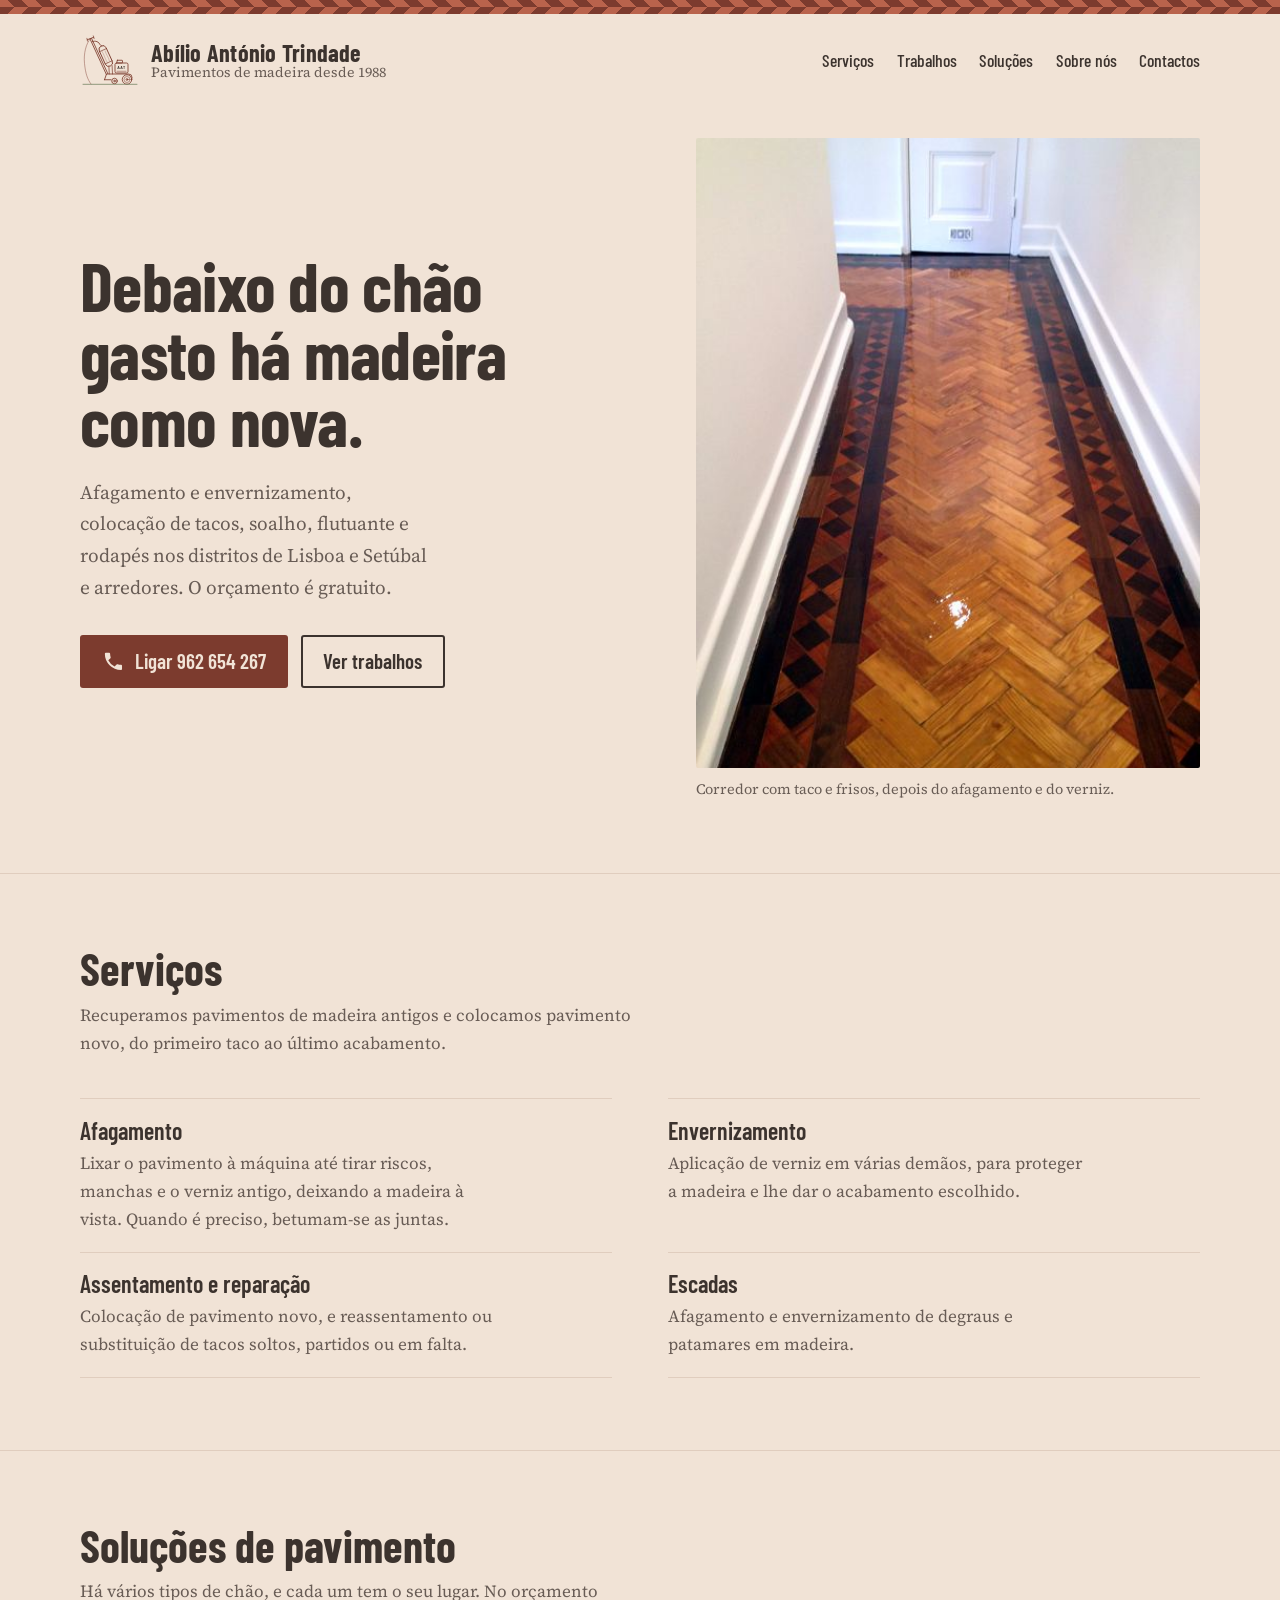
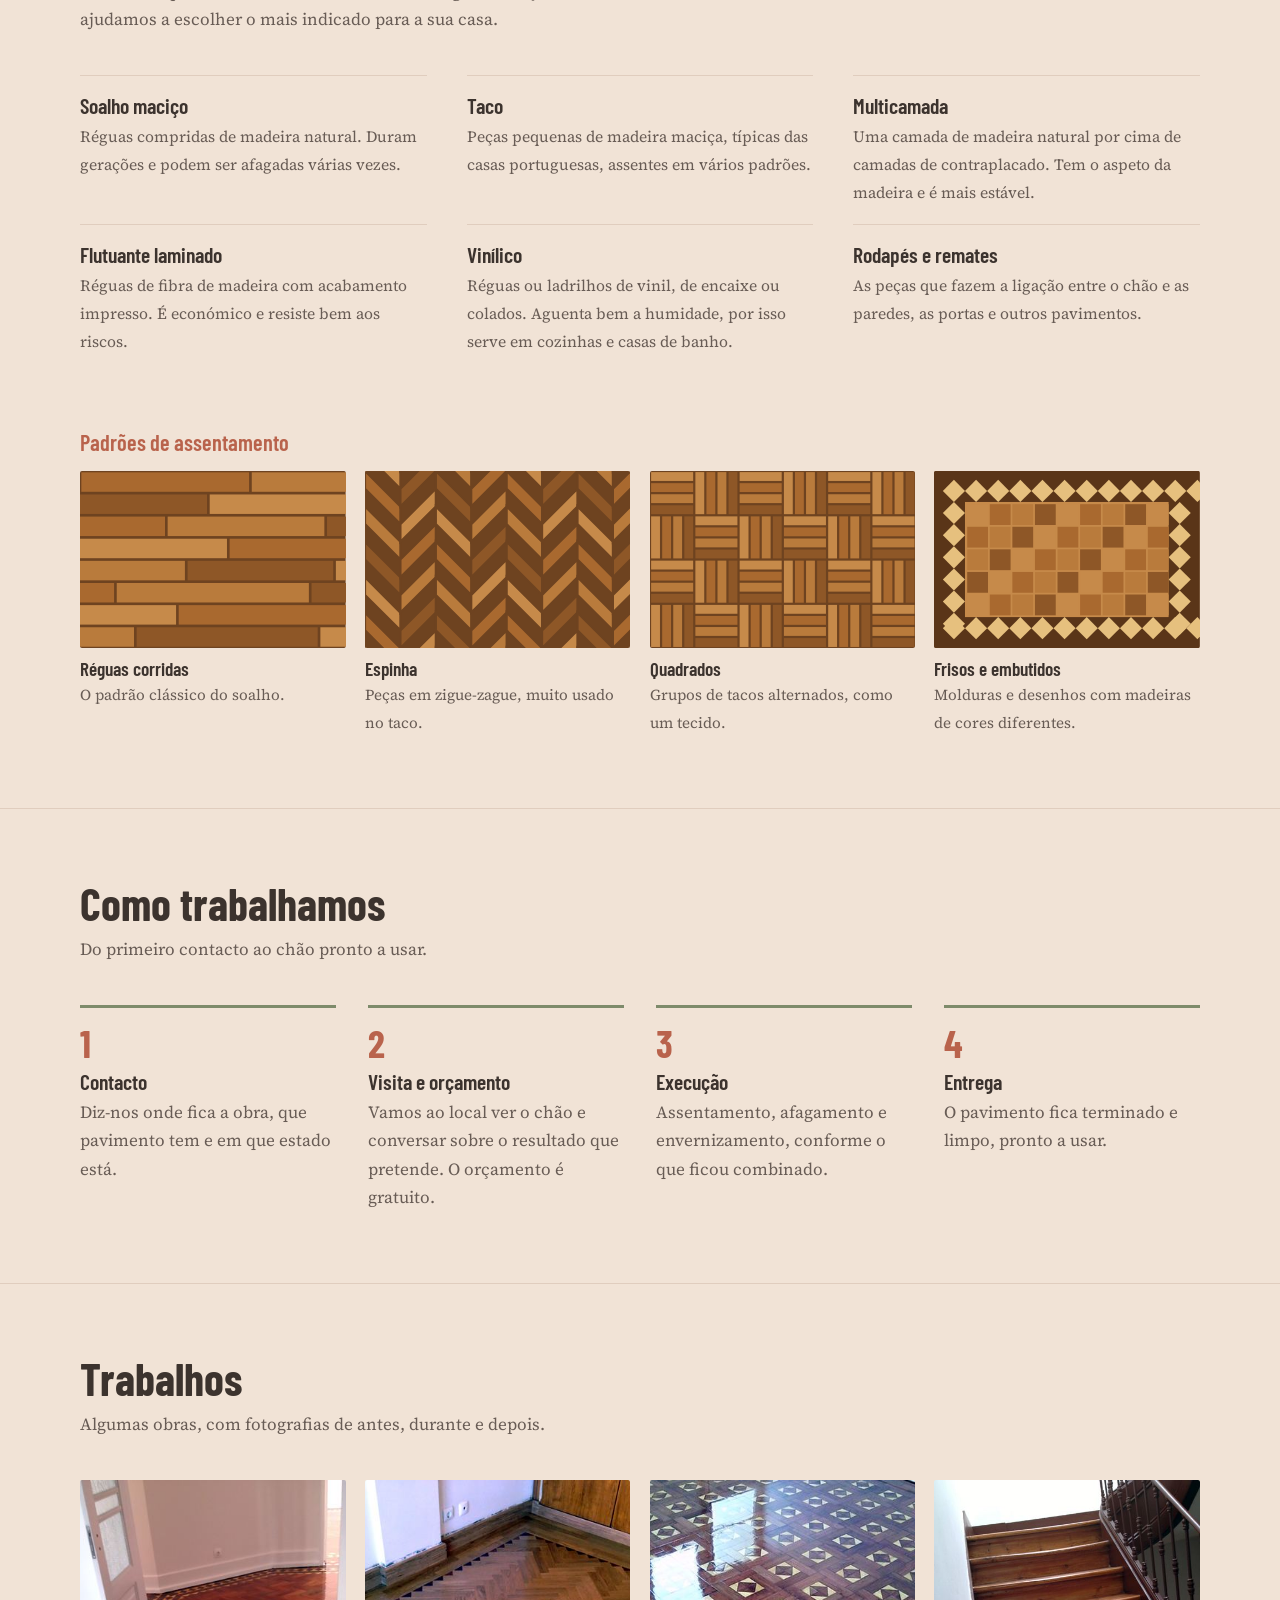
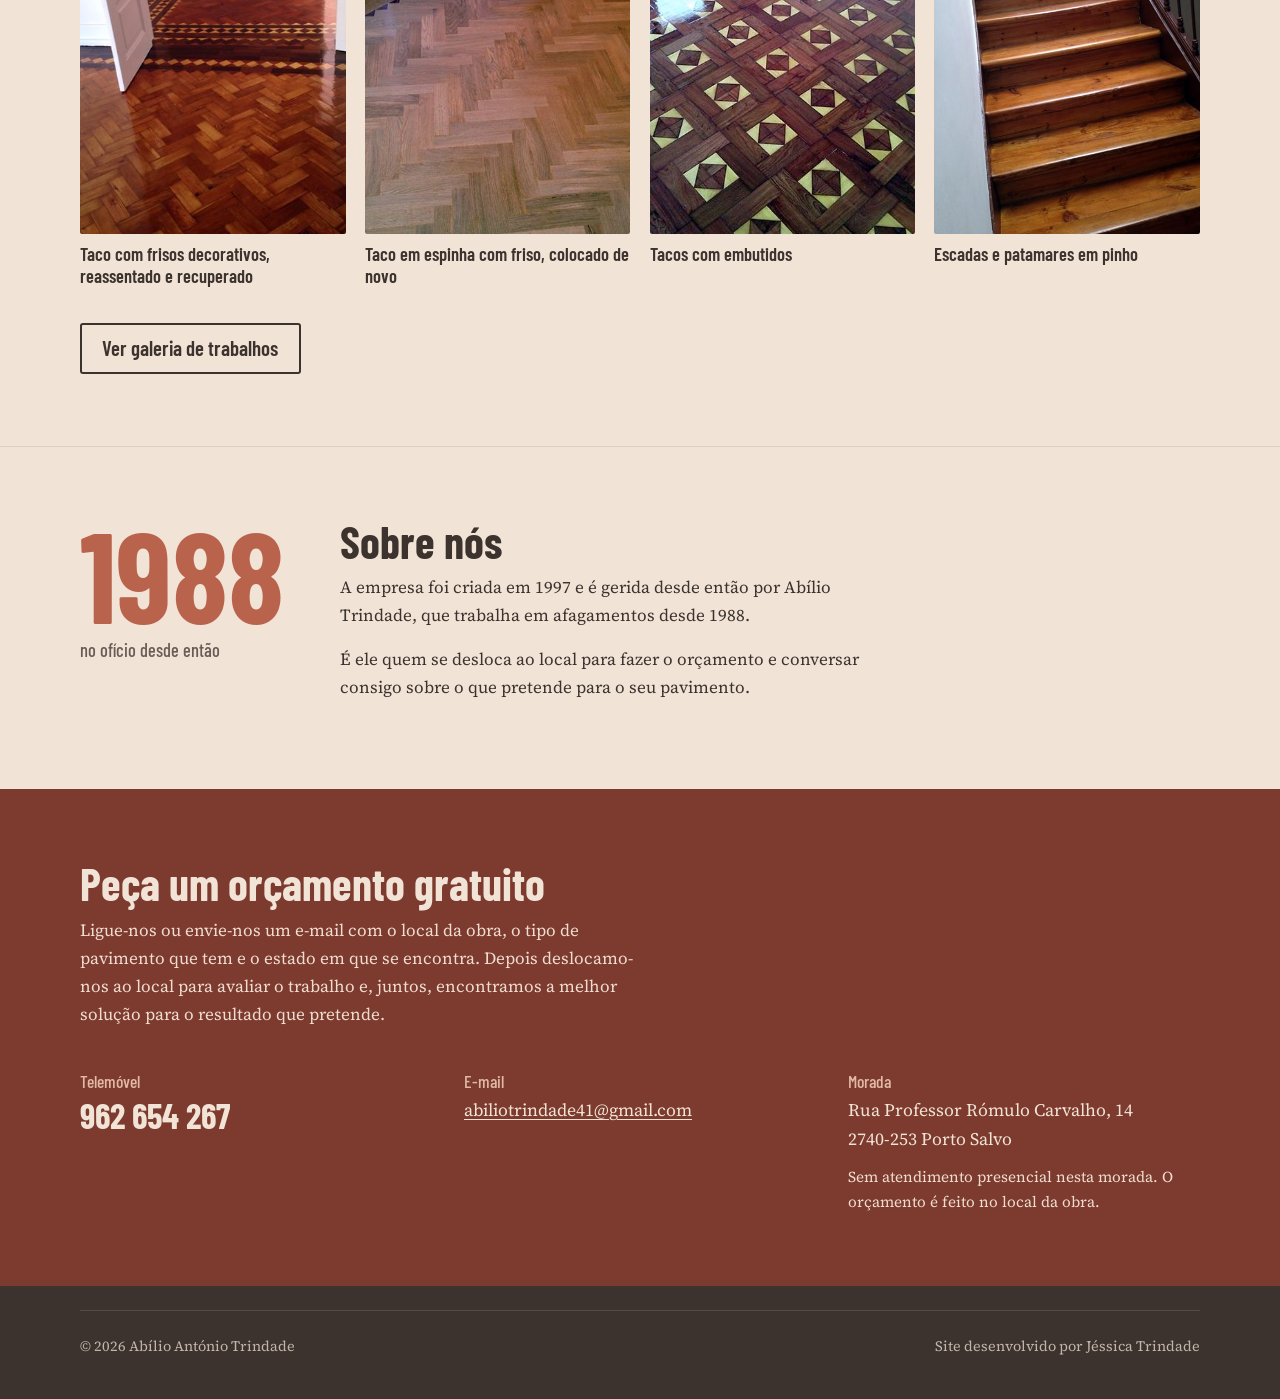
==== index.html @ c528331f "Add files via upload" ====
<!DOCTYPE html>
<html lang="pt-PT">
<head>
<meta charset="utf-8">
<meta name="viewport" content="width=device-width, initial-scale=1">
<title>Abílio António Trindade · Afagamentos e pavimentos de madeira em Porto Salvo</title>
<meta name="description" content="Afagamento e envernizamento, colocação de tacos, soalho, flutuante e rodapés nos distritos de Lisboa e Setúbal. No ofício desde 1988. Orçamento gratuito: 962 654 267.">
<link rel="preconnect" href="https://fonts.googleapis.com">
<link rel="preconnect" href="https://fonts.gstatic.com" crossorigin>
<link href="https://fonts.googleapis.com/css2?family=Barlow+Condensed:wght@500;600;700&family=Source+Serif+4:opsz,wght@8..60,400;8..60,600&display=swap" rel="stylesheet">
<link rel="icon" href="img/logotipo.svg" type="image/svg+xml">
<link rel="stylesheet" href="estilo.css">
<script type="application/ld+json">
{
  "@context": "https://schema.org",
  "@type": "HomeAndConstructionBusiness",
  "name": "Abílio António Trindade",
  "description": "Afagamento e envernizamento, colocação de tacos, soalho, flutuante e rodapés.",
  "telephone": "+351962654267",
  "email": "abiliotrindade41@gmail.com",
  "foundingDate": "1997",
  "address": { "@type": "PostalAddress", "postalCode": "2740-253", "addressLocality": "Porto Salvo", "addressCountry": "PT" },
  "areaServed": ["Distrito de Lisboa", "Distrito de Setúbal"]
}
</script>
<style>
  .abertura { display: grid; grid-template-columns: 1fr 0.9fr; gap: 3.5rem; align-items: center; padding-block: 2rem 4.5rem; }
  .abertura .lead { font-size: 1.2rem; max-width: 36ch; margin: 0 0 2rem; color: var(--cinza); }
  .acoes { display: flex; flex-wrap: wrap; gap: 0.8rem; }
  .foto-abertura img { width: 100%; aspect-ratio: 4 / 5; object-fit: cover; border-radius: 2px; }
  .foto-abertura figcaption { font-size: 0.9rem; color: var(--cinza); margin-top: 0.6rem; }
  .foto-abertura { margin: 0; }
  @media (max-width: 860px) {
    .abertura { grid-template-columns: 1fr; gap: 2rem; padding-top: 0.5rem; }
    .foto-abertura img { aspect-ratio: 4 / 3; }
  }

  .grupos { display: grid; grid-template-columns: 1fr 1fr; gap: 3.5rem; }
  .grupos h3 { font: 600 1.25rem var(--cond); color: var(--madeira); margin: 0 0 0.4rem; }
  .servicos { margin: 0; }
  .servicos.duas { display: grid; grid-template-columns: 1fr 1fr; column-gap: 3.5rem; }
  .servicos.duas div:nth-child(2) { border-top: 1px solid var(--linha); }
  @media (max-width: 760px) { .servicos.duas { grid-template-columns: 1fr; } .servicos.duas div:nth-child(2) { border-top: 0; } }
  .servicos div { padding: 1.15rem 0; border-bottom: 1px solid var(--linha); }
  .servicos div:first-child { border-top: 1px solid var(--linha); }
  .servicos dt { font: 600 1.5rem/1.1 var(--cond); margin-bottom: 0.3rem; }
  .servicos dd { margin: 0; color: var(--cinza); max-width: 46ch; }
  .gratis { margin-top: 2.5rem; font: 600 1.35rem var(--cond); }
  @media (max-width: 760px) { .grupos { grid-template-columns: 1fr; gap: 2.5rem; } }

  .cartoes { display: grid; grid-template-columns: repeat(4, 1fr); gap: 1.2rem; margin-bottom: 2.2rem; }
  .cartao { color: var(--tinta); text-decoration: none; font: 600 1.15rem/1.2 var(--cond); }
  .cartao img { width: 100%; aspect-ratio: 3 / 4; object-fit: cover; border-radius: 2px; margin-bottom: 0.6rem; }
  .cartao:hover span { text-decoration: underline; text-decoration-color: var(--madeira); }
  @media (max-width: 860px) { .cartoes { grid-template-columns: repeat(2, 1fr); } }

  .sobre { display: grid; grid-template-columns: auto 1fr; gap: 3.5rem; align-items: start; }
  .ano { font: 700 clamp(4.5rem, 11vw, 8rem)/0.85 var(--cond); color: var(--madeira); margin: 0; }
  .ano small { display: block; font: 500 1.15rem/1.3 var(--cond); color: var(--cinza); margin-top: 0.7rem; }
  .sobre p { max-width: 58ch; margin: 0 0 1rem; }
  @media (max-width: 760px) { .sobre { grid-template-columns: 1fr; gap: 1.5rem; } }

  .contactos { background: var(--azul); color: var(--parede); border-top: 0; }
  .contactos h2 { color: var(--parede); }
  .contactos .intro { color: #F0DCD0; }
  .contactos a { color: var(--parede); }
  .linhas { display: grid; grid-template-columns: repeat(3, 1fr); gap: 2rem; }
  .linhas h3 { font: 500 1.1rem var(--cond); color: #E2B9A6; margin: 0 0 0.3rem; }
  .linhas p { margin: 0; font-size: 1.1rem; }
  .linhas .tel { font: 700 2.2rem/1.1 var(--cond); text-decoration: none; }
  .linhas .tel:hover { text-decoration: underline; }
  .linhas .nota { font-size: 0.95rem; color: #F0DCD0; margin-top: 0.6rem; }
  @media (max-width: 860px) { .linhas { grid-template-columns: 1fr; } }
  .solucoes { display: grid; grid-template-columns: repeat(3, 1fr); gap: 0 2.5rem; margin: 0 0 3.5rem; padding: 0; list-style: none; }
  .solucoes li { padding: 1.1rem 0; border-top: 1px solid var(--linha); }
  .solucoes b { display: block; font: 600 1.35rem/1.15 var(--cond); margin-bottom: 0.25rem; }
  .solucoes span { color: var(--cinza); font-size: 0.98rem; }
  .padroes { display: grid; grid-template-columns: repeat(4, 1fr); gap: 1.2rem; margin: 0; padding: 0; list-style: none; }
  .padroes svg { display: block; width: 100%; aspect-ratio: 3 / 2; border-radius: 2px; }
  .padroes b { display: block; font: 600 1.2rem var(--cond); margin-top: 0.55rem; }
  .padroes span { color: var(--cinza); font-size: 0.95rem; }
  .sub { font: 600 1.4rem var(--cond); color: var(--madeira); margin: 0 0 1rem; }
  @media (max-width: 860px) { .solucoes { grid-template-columns: 1fr 1fr; } .padroes { grid-template-columns: 1fr 1fr; } }
  @media (max-width: 520px) { .solucoes { grid-template-columns: 1fr; } }

  .passos { list-style: none; margin: 0; padding: 0; display: grid; grid-template-columns: repeat(4, 1fr); gap: 2rem; counter-reset: p; }
  .passos li { counter-increment: p; border-top: 3px solid var(--ambar); padding-top: 1rem; }
  .passos li::before { content: counter(p); font: 700 2.4rem/1 var(--cond); color: var(--madeira); display: block; margin-bottom: 0.4rem; }
  .passos b { display: block; font: 600 1.35rem/1.15 var(--cond); margin-bottom: 0.3rem; }
  .passos span { color: var(--cinza); }
  @media (max-width: 860px) { .passos { grid-template-columns: 1fr 1fr; } }
  @media (max-width: 520px) { .passos { grid-template-columns: 1fr; } }
</style>
</head>
<body>

<div class="faixa" aria-hidden="true"></div>
<header class="wrap topo">
  <a class="marca" href="index.html">
    <img src="img/logotipo.svg" alt="" width="60" height="60">
    <span><strong>Abílio António Trindade</strong><span>Pavimentos de madeira desde 1988</span></span>
  </a>
  <nav aria-label="Páginas">
    <a href="index.html#servicos">Serviços</a>
    <a href="galeria.html">Trabalhos</a>
    <a href="index.html#solucoes">Soluções</a>
    <a href="index.html#sobre">Sobre nós</a>
    <a href="index.html#contactos">Contactos</a>
  </nav>
</header>

<main>
  <div class="wrap abertura">
    <div>
      <h1>Debaixo do chão gasto há madeira como nova.</h1>
      <p class="lead">Afagamento e envernizamento, colocação de tacos, soalho, flutuante e rodapés nos distritos de Lisboa e Setúbal e arredores. O orçamento é gratuito.</p>
      <div class="acoes">
        <a class="botao" href="tel:+351962654267"><svg viewBox="0 0 24 24" fill="currentColor" aria-hidden="true"><path d="M6.6 10.8a15.1 15.1 0 0 0 6.6 6.6l2.2-2.2c.3-.3.7-.4 1-.2 1.1.4 2.3.6 3.6.6.6 0 1 .4 1 1V20c0 .6-.4 1-1 1A17 17 0 0 1 3 4c0-.6.4-1 1-1h3.5c.6 0 1 .4 1 1 0 1.3.2 2.5.6 3.6.1.3 0 .7-.2 1l-2.3 2.2z"/></svg> Ligar 962 654 267</a>
        <a class="botao claro" href="galeria.html">Ver trabalhos</a>
      </div>
    </div>
    <figure class="foto-abertura">
      <img src="img/taco-frisos-depois-1.jpg" srcset="img/taco-frisos-depois-1-640.jpg 640w, img/taco-frisos-depois-1.jpg 1200w" sizes="(max-width: 860px) 100vw, 500px" width="1200" height="1600" alt="Corredor com taco em espinha e frisos de várias madeiras, acabado de envernizar.">
      <figcaption>Corredor com taco e frisos, depois do afagamento e do verniz.</figcaption>
    </figure>
  </div>

  <section id="servicos">
    <div class="wrap">
      <h2>Serviços</h2>
      <p class="intro">Recuperamos pavimentos de madeira antigos e colocamos pavimento novo, do primeiro taco ao último acabamento.</p>
      <div>
        <div>
          <dl class="servicos duas">
            <div><dt>Afagamento</dt><dd>Lixar o pavimento à máquina até tirar riscos, manchas e o verniz antigo, deixando a madeira à vista. Quando é preciso, betumam-se as juntas.</dd></div>
            <div><dt>Envernizamento</dt><dd>Aplicação de verniz em várias demãos, para proteger a madeira e lhe dar o acabamento escolhido.</dd></div>
            <div><dt>Assentamento e reparação</dt><dd>Colocação de pavimento novo, e reassentamento ou substituição de tacos soltos, partidos ou em falta.</dd></div>
            <div><dt>Escadas</dt><dd>Afagamento e envernizamento de degraus e patamares em madeira.</dd></div>
          </dl>
        </div>
      </div>
    </div>
  </section>


  <section id="solucoes">
    <div class="wrap">
      <h2>Soluções de pavimento</h2>
      <p class="intro">Há vários tipos de chão, e cada um tem o seu lugar. No orçamento ajudamos a escolher o mais indicado para a sua casa.</p>
      <ul class="solucoes">
        <li><b>Soalho maciço</b><span>Réguas compridas de madeira natural. Duram gerações e podem ser afagadas várias vezes.</span></li>
        <li><b>Taco</b><span>Peças pequenas de madeira maciça, típicas das casas portuguesas, assentes em vários padrões.</span></li>
        <li><b>Multicamada</b><span>Uma camada de madeira natural por cima de camadas de contraplacado. Tem o aspeto da madeira e é mais estável.</span></li>
        <li><b>Flutuante laminado</b><span>Réguas de fibra de madeira com acabamento impresso. É económico e resiste bem aos riscos.</span></li>
        <li><b>Vinílico</b><span>Réguas ou ladrilhos de vinil, de encaixe ou colados. Aguenta bem a humidade, por isso serve em cozinhas e casas de banho.</span></li>
        <li><b>Rodapés e remates</b><span>As peças que fazem a ligação entre o chão e as paredes, as portas e outros pavimentos.</span></li>
      </ul>
      <p class="sub">Padrões de assentamento</p>
      <ul class="padroes">
        <li><svg viewBox="0 0 120 80" aria-hidden="true" preserveAspectRatio="xMidYMid slice"><rect width="120" height="80" fill="#6E4320"/><rect x="-59.4" y="0.6" width="58.8" height="8.8" fill="#C68A4A"/><rect x="0.6" y="0.6" width="75.8" height="8.8" fill="#A9692F"/><rect x="77.6" y="0.6" width="62.8" height="8.8" fill="#B97B3C"/><rect x="-22.4" y="10.6" width="79.8" height="8.8" fill="#8E5727"/><rect x="58.6" y="10.6" width="66.8" height="8.8" fill="#C68A4A"/><rect x="-45.4" y="20.6" width="83.8" height="8.8" fill="#A9692F"/><rect x="39.6" y="20.6" width="70.8" height="8.8" fill="#B97B3C"/><rect x="111.6" y="20.6" width="87.8" height="8.8" fill="#8E5727"/><rect x="-8.4" y="30.6" width="74.8" height="8.8" fill="#C68A4A"/><rect x="67.6" y="30.6" width="61.8" height="8.8" fill="#A9692F"/><rect x="-31.4" y="40.6" width="78.8" height="8.8" fill="#B97B3C"/><rect x="48.6" y="40.6" width="65.8" height="8.8" fill="#8E5727"/><rect x="115.6" y="40.6" width="82.8" height="8.8" fill="#C68A4A"/><rect x="-54.4" y="50.6" width="69.8" height="8.8" fill="#A9692F"/><rect x="16.6" y="50.6" width="86.8" height="8.8" fill="#B97B3C"/><rect x="104.6" y="50.6" width="73.8" height="8.8" fill="#8E5727"/><rect x="-17.4" y="60.6" width="60.8" height="8.8" fill="#C68A4A"/><rect x="44.6" y="60.6" width="77.8" height="8.8" fill="#A9692F"/><rect x="-40.4" y="70.6" width="64.8" height="8.8" fill="#B97B3C"/><rect x="25.6" y="70.6" width="81.8" height="8.8" fill="#8E5727"/><rect x="108.6" y="70.6" width="68.8" height="8.8" fill="#C68A4A"/></svg><b>Réguas corridas</b><span>O padrão clássico do soalho.</span></li>
        <li><svg viewBox="0 0 120 80" aria-hidden="true" preserveAspectRatio="xMidYMid slice"><rect width="120" height="80" fill="#6E4320"/><polygon points="-16,-8 0,-24 0,-16 -16,0" fill="#C68A4A" stroke="#6E4320" stroke-width="1"/><polygon points="-16,8 0,-8 0,0 -16,16" fill="#A9692F" stroke="#6E4320" stroke-width="1"/><polygon points="-16,24 0,8 0,16 -16,32" fill="#B97B3C" stroke="#6E4320" stroke-width="1"/><polygon points="-16,40 0,24 0,32 -16,48" fill="#8E5727" stroke="#6E4320" stroke-width="1"/><polygon points="-16,56 0,40 0,48 -16,64" fill="#C68A4A" stroke="#6E4320" stroke-width="1"/><polygon points="-16,72 0,56 0,64 -16,80" fill="#A9692F" stroke="#6E4320" stroke-width="1"/><polygon points="-16,88 0,72 0,80 -16,96" fill="#B97B3C" stroke="#6E4320" stroke-width="1"/><polygon points="-16,104 0,88 0,96 -16,112" fill="#8E5727" stroke="#6E4320" stroke-width="1"/><polygon points="-16,120 0,104 0,112 -16,128" fill="#C68A4A" stroke="#6E4320" stroke-width="1"/><polygon points="-16,136 0,120 0,128 -16,144" fill="#A9692F" stroke="#6E4320" stroke-width="1"/><polygon points="-16,152 0,136 0,144 -16,160" fill="#B97B3C" stroke="#6E4320" stroke-width="1"/><polygon points="0,-32 16,-16 16,-8 0,-24" fill="#8E5727" stroke="#6E4320" stroke-width="1"/><polygon points="0,-16 16,0 16,8 0,-8" fill="#C68A4A" stroke="#6E4320" stroke-width="1"/><polygon points="0,0 16,16 16,24 0,8" fill="#A9692F" stroke="#6E4320" stroke-width="1"/><polygon points="0,16 16,32 16,40 0,24" fill="#B97B3C" stroke="#6E4320" stroke-width="1"/><polygon points="0,32 16,48 16,56 0,40" fill="#8E5727" stroke="#6E4320" stroke-width="1"/><polygon points="0,48 16,64 16,72 0,56" fill="#C68A4A" stroke="#6E4320" stroke-width="1"/><polygon points="0,64 16,80 16,88 0,72" fill="#A9692F" stroke="#6E4320" stroke-width="1"/><polygon points="0,80 16,96 16,104 0,88" fill="#B97B3C" stroke="#6E4320" stroke-width="1"/><polygon points="0,96 16,112 16,120 0,104" fill="#8E5727" stroke="#6E4320" stroke-width="1"/><polygon points="0,112 16,128 16,136 0,120" fill="#C68A4A" stroke="#6E4320" stroke-width="1"/><polygon points="0,128 16,144 16,152 0,136" fill="#A9692F" stroke="#6E4320" stroke-width="1"/><polygon points="16,-8 32,-24 32,-16 16,0" fill="#B97B3C" stroke="#6E4320" stroke-width="1"/><polygon points="16,8 32,-8 32,0 16,16" fill="#8E5727" stroke="#6E4320" stroke-width="1"/><polygon points="16,24 32,8 32,16 16,32" fill="#C68A4A" stroke="#6E4320" stroke-width="1"/><polygon points="16,40 32,24 32,32 16,48" fill="#A9692F" stroke="#6E4320" stroke-width="1"/><polygon points="16,56 32,40 32,48 16,64" fill="#B97B3C" stroke="#6E4320" stroke-width="1"/><polygon points="16,72 32,56 32,64 16,80" fill="#8E5727" stroke="#6E4320" stroke-width="1"/><polygon points="16,88 32,72 32,80 16,96" fill="#C68A4A" stroke="#6E4320" stroke-width="1"/><polygon points="16,104 32,88 32,96 16,112" fill="#A9692F" stroke="#6E4320" stroke-width="1"/><polygon points="16,120 32,104 32,112 16,128" fill="#B97B3C" stroke="#6E4320" stroke-width="1"/><polygon points="16,136 32,120 32,128 16,144" fill="#8E5727" stroke="#6E4320" stroke-width="1"/><polygon points="16,152 32,136 32,144 16,160" fill="#C68A4A" stroke="#6E4320" stroke-width="1"/><polygon points="32,-32 48,-16 48,-8 32,-24" fill="#A9692F" stroke="#6E4320" stroke-width="1"/><polygon points="32,-16 48,0 48,8 32,-8" fill="#B97B3C" stroke="#6E4320" stroke-width="1"/><polygon points="32,0 48,16 48,24 32,8" fill="#8E5727" stroke="#6E4320" stroke-width="1"/><polygon points="32,16 48,32 48,40 32,24" fill="#C68A4A" stroke="#6E4320" stroke-width="1"/><polygon points="32,32 48,48 48,56 32,40" fill="#A9692F" stroke="#6E4320" stroke-width="1"/><polygon points="32,48 48,64 48,72 32,56" fill="#B97B3C" stroke="#6E4320" stroke-width="1"/><polygon points="32,64 48,80 48,88 32,72" fill="#8E5727" stroke="#6E4320" stroke-width="1"/><polygon points="32,80 48,96 48,104 32,88" fill="#C68A4A" stroke="#6E4320" stroke-width="1"/><polygon points="32,96 48,112 48,120 32,104" fill="#A9692F" stroke="#6E4320" stroke-width="1"/><polygon points="32,112 48,128 48,136 32,120" fill="#B97B3C" stroke="#6E4320" stroke-width="1"/><polygon points="32,128 48,144 48,152 32,136" fill="#8E5727" stroke="#6E4320" stroke-width="1"/><polygon points="48,-8 64,-24 64,-16 48,0" fill="#C68A4A" stroke="#6E4320" stroke-width="1"/><polygon points="48,8 64,-8 64,0 48,16" fill="#A9692F" stroke="#6E4320" stroke-width="1"/><polygon points="48,24 64,8 64,16 48,32" fill="#B97B3C" stroke="#6E4320" stroke-width="1"/><polygon points="48,40 64,24 64,32 48,48" fill="#8E5727" stroke="#6E4320" stroke-width="1"/><polygon points="48,56 64,40 64,48 48,64" fill="#C68A4A" stroke="#6E4320" stroke-width="1"/><polygon points="48,72 64,56 64,64 48,80" fill="#A9692F" stroke="#6E4320" stroke-width="1"/><polygon points="48,88 64,72 64,80 48,96" fill="#B97B3C" stroke="#6E4320" stroke-width="1"/><polygon points="48,104 64,88 64,96 48,112" fill="#8E5727" stroke="#6E4320" stroke-width="1"/><polygon points="48,120 64,104 64,112 48,128" fill="#C68A4A" stroke="#6E4320" stroke-width="1"/><polygon points="48,136 64,120 64,128 48,144" fill="#A9692F" stroke="#6E4320" stroke-width="1"/><polygon points="48,152 64,136 64,144 48,160" fill="#B97B3C" stroke="#6E4320" stroke-width="1"/><polygon points="64,-32 80,-16 80,-8 64,-24" fill="#8E5727" stroke="#6E4320" stroke-width="1"/><polygon points="64,-16 80,0 80,8 64,-8" fill="#C68A4A" stroke="#6E4320" stroke-width="1"/><polygon points="64,0 80,16 80,24 64,8" fill="#A9692F" stroke="#6E4320" stroke-width="1"/><polygon points="64,16 80,32 80,40 64,24" fill="#B97B3C" stroke="#6E4320" stroke-width="1"/><polygon points="64,32 80,48 80,56 64,40" fill="#8E5727" stroke="#6E4320" stroke-width="1"/><polygon points="64,48 80,64 80,72 64,56" fill="#C68A4A" stroke="#6E4320" stroke-width="1"/><polygon points="64,64 80,80 80,88 64,72" fill="#A9692F" stroke="#6E4320" stroke-width="1"/><polygon points="64,80 80,96 80,104 64,88" fill="#B97B3C" stroke="#6E4320" stroke-width="1"/><polygon points="64,96 80,112 80,120 64,104" fill="#8E5727" stroke="#6E4320" stroke-width="1"/><polygon points="64,112 80,128 80,136 64,120" fill="#C68A4A" stroke="#6E4320" stroke-width="1"/><polygon points="64,128 80,144 80,152 64,136" fill="#A9692F" stroke="#6E4320" stroke-width="1"/><polygon points="80,-8 96,-24 96,-16 80,0" fill="#B97B3C" stroke="#6E4320" stroke-width="1"/><polygon points="80,8 96,-8 96,0 80,16" fill="#8E5727" stroke="#6E4320" stroke-width="1"/><polygon points="80,24 96,8 96,16 80,32" fill="#C68A4A" stroke="#6E4320" stroke-width="1"/><polygon points="80,40 96,24 96,32 80,48" fill="#A9692F" stroke="#6E4320" stroke-width="1"/><polygon points="80,56 96,40 96,48 80,64" fill="#B97B3C" stroke="#6E4320" stroke-width="1"/><polygon points="80,72 96,56 96,64 80,80" fill="#8E5727" stroke="#6E4320" stroke-width="1"/><polygon points="80,88 96,72 96,80 80,96" fill="#C68A4A" stroke="#6E4320" stroke-width="1"/><polygon points="80,104 96,88 96,96 80,112" fill="#A9692F" stroke="#6E4320" stroke-width="1"/><polygon points="80,120 96,104 96,112 80,128" fill="#B97B3C" stroke="#6E4320" stroke-width="1"/><polygon points="80,136 96,120 96,128 80,144" fill="#8E5727" stroke="#6E4320" stroke-width="1"/><polygon points="80,152 96,136 96,144 80,160" fill="#C68A4A" stroke="#6E4320" stroke-width="1"/><polygon points="96,-32 112,-16 112,-8 96,-24" fill="#A9692F" stroke="#6E4320" stroke-width="1"/><polygon points="96,-16 112,0 112,8 96,-8" fill="#B97B3C" stroke="#6E4320" stroke-width="1"/><polygon points="96,0 112,16 112,24 96,8" fill="#8E5727" stroke="#6E4320" stroke-width="1"/><polygon points="96,16 112,32 112,40 96,24" fill="#C68A4A" stroke="#6E4320" stroke-width="1"/><polygon points="96,32 112,48 112,56 96,40" fill="#A9692F" stroke="#6E4320" stroke-width="1"/><polygon points="96,48 112,64 112,72 96,56" fill="#B97B3C" stroke="#6E4320" stroke-width="1"/><polygon points="96,64 112,80 112,88 96,72" fill="#8E5727" stroke="#6E4320" stroke-width="1"/><polygon points="96,80 112,96 112,104 96,88" fill="#C68A4A" stroke="#6E4320" stroke-width="1"/><polygon points="96,96 112,112 112,120 96,104" fill="#A9692F" stroke="#6E4320" stroke-width="1"/><polygon points="96,112 112,128 112,136 96,120" fill="#B97B3C" stroke="#6E4320" stroke-width="1"/><polygon points="96,128 112,144 112,152 96,136" fill="#8E5727" stroke="#6E4320" stroke-width="1"/><polygon points="112,-8 128,-24 128,-16 112,0" fill="#C68A4A" stroke="#6E4320" stroke-width="1"/><polygon points="112,8 128,-8 128,0 112,16" fill="#A9692F" stroke="#6E4320" stroke-width="1"/><polygon points="112,24 128,8 128,16 112,32" fill="#B97B3C" stroke="#6E4320" stroke-width="1"/><polygon points="112,40 128,24 128,32 112,48" fill="#8E5727" stroke="#6E4320" stroke-width="1"/><polygon points="112,56 128,40 128,48 112,64" fill="#C68A4A" stroke="#6E4320" stroke-width="1"/><polygon points="112,72 128,56 128,64 112,80" fill="#A9692F" stroke="#6E4320" stroke-width="1"/><polygon points="112,88 128,72 128,80 112,96" fill="#B97B3C" stroke="#6E4320" stroke-width="1"/><polygon points="112,104 128,88 128,96 112,112" fill="#8E5727" stroke="#6E4320" stroke-width="1"/><polygon points="112,120 128,104 128,112 112,128" fill="#C68A4A" stroke="#6E4320" stroke-width="1"/><polygon points="112,136 128,120 128,128 112,144" fill="#A9692F" stroke="#6E4320" stroke-width="1"/><polygon points="112,152 128,136 128,144 112,160" fill="#B97B3C" stroke="#6E4320" stroke-width="1"/></svg><b>Espinha</b><span>Peças em zigue-zague, muito usado no taco.</span></li>
        <li><svg viewBox="0 0 120 80" aria-hidden="true" preserveAspectRatio="xMidYMid slice"><rect width="120" height="80" fill="#6E4320"/><rect x="0.5" y="0.5" width="19" height="4" fill="#C68A4A"/><rect x="0.5" y="5.5" width="19" height="4" fill="#A9692F"/><rect x="0.5" y="10.5" width="19" height="4" fill="#B97B3C"/><rect x="0.5" y="15.5" width="19" height="4" fill="#8E5727"/><rect x="0.5" y="20.5" width="4" height="19" fill="#C68A4A"/><rect x="5.5" y="20.5" width="4" height="19" fill="#A9692F"/><rect x="10.5" y="20.5" width="4" height="19" fill="#B97B3C"/><rect x="15.5" y="20.5" width="4" height="19" fill="#8E5727"/><rect x="0.5" y="40.5" width="19" height="4" fill="#C68A4A"/><rect x="0.5" y="45.5" width="19" height="4" fill="#A9692F"/><rect x="0.5" y="50.5" width="19" height="4" fill="#B97B3C"/><rect x="0.5" y="55.5" width="19" height="4" fill="#8E5727"/><rect x="0.5" y="60.5" width="4" height="19" fill="#C68A4A"/><rect x="5.5" y="60.5" width="4" height="19" fill="#A9692F"/><rect x="10.5" y="60.5" width="4" height="19" fill="#B97B3C"/><rect x="15.5" y="60.5" width="4" height="19" fill="#8E5727"/><rect x="20.5" y="0.5" width="4" height="19" fill="#C68A4A"/><rect x="25.5" y="0.5" width="4" height="19" fill="#A9692F"/><rect x="30.5" y="0.5" width="4" height="19" fill="#B97B3C"/><rect x="35.5" y="0.5" width="4" height="19" fill="#8E5727"/><rect x="20.5" y="20.5" width="19" height="4" fill="#C68A4A"/><rect x="20.5" y="25.5" width="19" height="4" fill="#A9692F"/><rect x="20.5" y="30.5" width="19" height="4" fill="#B97B3C"/><rect x="20.5" y="35.5" width="19" height="4" fill="#8E5727"/><rect x="20.5" y="40.5" width="4" height="19" fill="#C68A4A"/><rect x="25.5" y="40.5" width="4" height="19" fill="#A9692F"/><rect x="30.5" y="40.5" width="4" height="19" fill="#B97B3C"/><rect x="35.5" y="40.5" width="4" height="19" fill="#8E5727"/><rect x="20.5" y="60.5" width="19" height="4" fill="#C68A4A"/><rect x="20.5" y="65.5" width="19" height="4" fill="#A9692F"/><rect x="20.5" y="70.5" width="19" height="4" fill="#B97B3C"/><rect x="20.5" y="75.5" width="19" height="4" fill="#8E5727"/><rect x="40.5" y="0.5" width="19" height="4" fill="#C68A4A"/><rect x="40.5" y="5.5" width="19" height="4" fill="#A9692F"/><rect x="40.5" y="10.5" width="19" height="4" fill="#B97B3C"/><rect x="40.5" y="15.5" width="19" height="4" fill="#8E5727"/><rect x="40.5" y="20.5" width="4" height="19" fill="#C68A4A"/><rect x="45.5" y="20.5" width="4" height="19" fill="#A9692F"/><rect x="50.5" y="20.5" width="4" height="19" fill="#B97B3C"/><rect x="55.5" y="20.5" width="4" height="19" fill="#8E5727"/><rect x="40.5" y="40.5" width="19" height="4" fill="#C68A4A"/><rect x="40.5" y="45.5" width="19" height="4" fill="#A9692F"/><rect x="40.5" y="50.5" width="19" height="4" fill="#B97B3C"/><rect x="40.5" y="55.5" width="19" height="4" fill="#8E5727"/><rect x="40.5" y="60.5" width="4" height="19" fill="#C68A4A"/><rect x="45.5" y="60.5" width="4" height="19" fill="#A9692F"/><rect x="50.5" y="60.5" width="4" height="19" fill="#B97B3C"/><rect x="55.5" y="60.5" width="4" height="19" fill="#8E5727"/><rect x="60.5" y="0.5" width="4" height="19" fill="#C68A4A"/><rect x="65.5" y="0.5" width="4" height="19" fill="#A9692F"/><rect x="70.5" y="0.5" width="4" height="19" fill="#B97B3C"/><rect x="75.5" y="0.5" width="4" height="19" fill="#8E5727"/><rect x="60.5" y="20.5" width="19" height="4" fill="#C68A4A"/><rect x="60.5" y="25.5" width="19" height="4" fill="#A9692F"/><rect x="60.5" y="30.5" width="19" height="4" fill="#B97B3C"/><rect x="60.5" y="35.5" width="19" height="4" fill="#8E5727"/><rect x="60.5" y="40.5" width="4" height="19" fill="#C68A4A"/><rect x="65.5" y="40.5" width="4" height="19" fill="#A9692F"/><rect x="70.5" y="40.5" width="4" height="19" fill="#B97B3C"/><rect x="75.5" y="40.5" width="4" height="19" fill="#8E5727"/><rect x="60.5" y="60.5" width="19" height="4" fill="#C68A4A"/><rect x="60.5" y="65.5" width="19" height="4" fill="#A9692F"/><rect x="60.5" y="70.5" width="19" height="4" fill="#B97B3C"/><rect x="60.5" y="75.5" width="19" height="4" fill="#8E5727"/><rect x="80.5" y="0.5" width="19" height="4" fill="#C68A4A"/><rect x="80.5" y="5.5" width="19" height="4" fill="#A9692F"/><rect x="80.5" y="10.5" width="19" height="4" fill="#B97B3C"/><rect x="80.5" y="15.5" width="19" height="4" fill="#8E5727"/><rect x="80.5" y="20.5" width="4" height="19" fill="#C68A4A"/><rect x="85.5" y="20.5" width="4" height="19" fill="#A9692F"/><rect x="90.5" y="20.5" width="4" height="19" fill="#B97B3C"/><rect x="95.5" y="20.5" width="4" height="19" fill="#8E5727"/><rect x="80.5" y="40.5" width="19" height="4" fill="#C68A4A"/><rect x="80.5" y="45.5" width="19" height="4" fill="#A9692F"/><rect x="80.5" y="50.5" width="19" height="4" fill="#B97B3C"/><rect x="80.5" y="55.5" width="19" height="4" fill="#8E5727"/><rect x="80.5" y="60.5" width="4" height="19" fill="#C68A4A"/><rect x="85.5" y="60.5" width="4" height="19" fill="#A9692F"/><rect x="90.5" y="60.5" width="4" height="19" fill="#B97B3C"/><rect x="95.5" y="60.5" width="4" height="19" fill="#8E5727"/><rect x="100.5" y="0.5" width="4" height="19" fill="#C68A4A"/><rect x="105.5" y="0.5" width="4" height="19" fill="#A9692F"/><rect x="110.5" y="0.5" width="4" height="19" fill="#B97B3C"/><rect x="115.5" y="0.5" width="4" height="19" fill="#8E5727"/><rect x="100.5" y="20.5" width="19" height="4" fill="#C68A4A"/><rect x="100.5" y="25.5" width="19" height="4" fill="#A9692F"/><rect x="100.5" y="30.5" width="19" height="4" fill="#B97B3C"/><rect x="100.5" y="35.5" width="19" height="4" fill="#8E5727"/><rect x="100.5" y="40.5" width="4" height="19" fill="#C68A4A"/><rect x="105.5" y="40.5" width="4" height="19" fill="#A9692F"/><rect x="110.5" y="40.5" width="4" height="19" fill="#B97B3C"/><rect x="115.5" y="40.5" width="4" height="19" fill="#8E5727"/><rect x="100.5" y="60.5" width="19" height="4" fill="#C68A4A"/><rect x="100.5" y="65.5" width="19" height="4" fill="#A9692F"/><rect x="100.5" y="70.5" width="19" height="4" fill="#B97B3C"/><rect x="100.5" y="75.5" width="19" height="4" fill="#8E5727"/></svg><b>Quadrados</b><span>Grupos de tacos alternados, como um tecido.</span></li>
        <li><svg viewBox="0 0 120 80" aria-hidden="true" preserveAspectRatio="xMidYMid slice"><rect width="120" height="80" fill="#6E4320"/><rect x="0" y="0" width="120" height="80" fill="#5A3518"/><rect x="14" y="14" width="92" height="52" fill="#C68A4A"/><polygon points="4,9 9,4 14,9 9,14" fill="#E6C07E"/><polygon points="4,71 9,66 14,71 9,76" fill="#E6C07E"/><polygon points="14,9 19,4 24,9 19,14" fill="#E6C07E"/><polygon points="14,71 19,66 24,71 19,76" fill="#E6C07E"/><polygon points="24,9 29,4 34,9 29,14" fill="#E6C07E"/><polygon points="24,71 29,66 34,71 29,76" fill="#E6C07E"/><polygon points="34,9 39,4 44,9 39,14" fill="#E6C07E"/><polygon points="34,71 39,66 44,71 39,76" fill="#E6C07E"/><polygon points="44,9 49,4 54,9 49,14" fill="#E6C07E"/><polygon points="44,71 49,66 54,71 49,76" fill="#E6C07E"/><polygon points="54,9 59,4 64,9 59,14" fill="#E6C07E"/><polygon points="54,71 59,66 64,71 59,76" fill="#E6C07E"/><polygon points="64,9 69,4 74,9 69,14" fill="#E6C07E"/><polygon points="64,71 69,66 74,71 69,76" fill="#E6C07E"/><polygon points="74,9 79,4 84,9 79,14" fill="#E6C07E"/><polygon points="74,71 79,66 84,71 79,76" fill="#E6C07E"/><polygon points="84,9 89,4 94,9 89,14" fill="#E6C07E"/><polygon points="84,71 89,66 94,71 89,76" fill="#E6C07E"/><polygon points="94,9 99,4 104,9 99,14" fill="#E6C07E"/><polygon points="94,71 99,66 104,71 99,76" fill="#E6C07E"/><polygon points="104,9 109,4 114,9 109,14" fill="#E6C07E"/><polygon points="104,71 109,66 114,71 109,76" fill="#E6C07E"/><polygon points="114,9 119,4 124,9 119,14" fill="#E6C07E"/><polygon points="114,71 119,66 124,71 119,76" fill="#E6C07E"/><polygon points="4,19 9,14 14,19 9,24" fill="#E6C07E"/><polygon points="106,19 111,14 116,19 111,24" fill="#E6C07E"/><polygon points="4,29 9,24 14,29 9,34" fill="#E6C07E"/><polygon points="106,29 111,24 116,29 111,34" fill="#E6C07E"/><polygon points="4,39 9,34 14,39 9,44" fill="#E6C07E"/><polygon points="106,39 111,34 116,39 111,44" fill="#E6C07E"/><polygon points="4,49 9,44 14,49 9,54" fill="#E6C07E"/><polygon points="106,49 111,44 116,49 111,54" fill="#E6C07E"/><polygon points="4,59 9,54 14,59 9,64" fill="#E6C07E"/><polygon points="106,59 111,54 116,59 111,64" fill="#E6C07E"/><polygon points="4,69 9,64 14,69 9,74" fill="#E6C07E"/><polygon points="106,69 111,64 116,69 111,74" fill="#E6C07E"/><rect x="15.0" y="15.0" width="9.4" height="9.4" fill="#C68A4A"/><rect x="25.2" y="15.0" width="9.4" height="9.4" fill="#A9692F"/><rect x="35.4" y="15.0" width="9.4" height="9.4" fill="#B97B3C"/><rect x="45.599999999999994" y="15.0" width="9.4" height="9.4" fill="#8E5727"/><rect x="55.8" y="15.0" width="9.4" height="9.4" fill="#C68A4A"/><rect x="66.0" y="15.0" width="9.4" height="9.4" fill="#A9692F"/><rect x="76.19999999999999" y="15.0" width="9.4" height="9.4" fill="#B97B3C"/><rect x="86.39999999999999" y="15.0" width="9.4" height="9.4" fill="#8E5727"/><rect x="96.6" y="15.0" width="9.4" height="9.4" fill="#C68A4A"/><rect x="15.0" y="25.2" width="9.4" height="9.4" fill="#A9692F"/><rect x="25.2" y="25.2" width="9.4" height="9.4" fill="#B97B3C"/><rect x="35.4" y="25.2" width="9.4" height="9.4" fill="#8E5727"/><rect x="45.599999999999994" y="25.2" width="9.4" height="9.4" fill="#C68A4A"/><rect x="55.8" y="25.2" width="9.4" height="9.4" fill="#A9692F"/><rect x="66.0" y="25.2" width="9.4" height="9.4" fill="#B97B3C"/><rect x="76.19999999999999" y="25.2" width="9.4" height="9.4" fill="#8E5727"/><rect x="86.39999999999999" y="25.2" width="9.4" height="9.4" fill="#C68A4A"/><rect x="96.6" y="25.2" width="9.4" height="9.4" fill="#A9692F"/><rect x="15.0" y="35.4" width="9.4" height="9.4" fill="#B97B3C"/><rect x="25.2" y="35.4" width="9.4" height="9.4" fill="#8E5727"/><rect x="35.4" y="35.4" width="9.4" height="9.4" fill="#C68A4A"/><rect x="45.599999999999994" y="35.4" width="9.4" height="9.4" fill="#A9692F"/><rect x="55.8" y="35.4" width="9.4" height="9.4" fill="#B97B3C"/><rect x="66.0" y="35.4" width="9.4" height="9.4" fill="#8E5727"/><rect x="76.19999999999999" y="35.4" width="9.4" height="9.4" fill="#C68A4A"/><rect x="86.39999999999999" y="35.4" width="9.4" height="9.4" fill="#A9692F"/><rect x="96.6" y="35.4" width="9.4" height="9.4" fill="#B97B3C"/><rect x="15.0" y="45.599999999999994" width="9.4" height="9.4" fill="#8E5727"/><rect x="25.2" y="45.599999999999994" width="9.4" height="9.4" fill="#C68A4A"/><rect x="35.4" y="45.599999999999994" width="9.4" height="9.4" fill="#A9692F"/><rect x="45.599999999999994" y="45.599999999999994" width="9.4" height="9.4" fill="#B97B3C"/><rect x="55.8" y="45.599999999999994" width="9.4" height="9.4" fill="#8E5727"/><rect x="66.0" y="45.599999999999994" width="9.4" height="9.4" fill="#C68A4A"/><rect x="76.19999999999999" y="45.599999999999994" width="9.4" height="9.4" fill="#A9692F"/><rect x="86.39999999999999" y="45.599999999999994" width="9.4" height="9.4" fill="#B97B3C"/><rect x="96.6" y="45.599999999999994" width="9.4" height="9.4" fill="#8E5727"/><rect x="15.0" y="55.8" width="9.4" height="9.4" fill="#C68A4A"/><rect x="25.2" y="55.8" width="9.4" height="9.4" fill="#A9692F"/><rect x="35.4" y="55.8" width="9.4" height="9.4" fill="#B97B3C"/><rect x="45.599999999999994" y="55.8" width="9.4" height="9.4" fill="#8E5727"/><rect x="55.8" y="55.8" width="9.4" height="9.4" fill="#C68A4A"/><rect x="66.0" y="55.8" width="9.4" height="9.4" fill="#A9692F"/><rect x="76.19999999999999" y="55.8" width="9.4" height="9.4" fill="#B97B3C"/><rect x="86.39999999999999" y="55.8" width="9.4" height="9.4" fill="#8E5727"/><rect x="96.6" y="55.8" width="9.4" height="9.4" fill="#C68A4A"/></svg><b>Frisos e embutidos</b><span>Molduras e desenhos com madeiras de cores diferentes.</span></li>
      </ul>
    </div>
  </section>

  <section id="como">
    <div class="wrap">
      <h2>Como trabalhamos</h2>
      <p class="intro">Do primeiro contacto ao chão pronto a usar.</p>
      <ol class="passos">
        <li><b>Contacto</b><span>Diz-nos onde fica a obra, que pavimento tem e em que estado está.</span></li>
        <li><b>Visita e orçamento</b><span>Vamos ao local ver o chão e conversar sobre o resultado que pretende. O orçamento é gratuito.</span></li>
        <li><b>Execução</b><span>Assentamento, afagamento e envernizamento, conforme o que ficou combinado.</span></li>
        <li><b>Entrega</b><span>O pavimento fica terminado e limpo, pronto a usar.</span></li>
      </ol>
    </div>
  </section>

  <section id="trabalhos">
    <div class="wrap">
      <h2>Trabalhos</h2>
      <p class="intro">Algumas obras, com fotografias de antes, durante e depois.</p>
      <div class="cartoes">
        <a class="cartao" href="galeria.html#taco-frisos">
          <img src="img/taco-frisos-depois-2-640.jpg" width="640" height="480" loading="lazy" alt="">
          <span>Taco com frisos decorativos, reassentado e recuperado</span>
        </a>
        <a class="cartao" href="galeria.html#espinha-friso">
          <img src="img/espinha-friso-depois-1-640.jpg" width="640" height="480" loading="lazy" alt="">
          <span>Taco em espinha com friso, colocado de novo</span>
        </a>
        <a class="cartao" href="galeria.html#embutidos">
          <img src="img/embutidos-depois-1-640.jpg" width="384" height="640" loading="lazy" alt="">
          <span>Tacos com embutidos</span>
        </a>
        <a class="cartao" href="galeria.html#escadas">
          <img src="img/escadas-depois-2-640.jpg" width="480" height="640" loading="lazy" alt="">
          <span>Escadas e patamares em pinho</span>
        </a>
      </div>
      <a class="botao claro" href="galeria.html">Ver galeria de trabalhos</a>
    </div>
  </section>

  <section id="sobre">
    <div class="wrap sobre">
      <p class="ano">1988<small>no ofício desde então</small></p>
      <div>
        <h2>Sobre nós</h2>
        <p>A empresa foi criada em 1997 e é gerida desde então por Abílio Trindade, que trabalha em afagamentos desde 1988.</p>
        <p>É ele quem se desloca ao local para fazer o orçamento e conversar consigo sobre o que pretende para o seu pavimento.</p>
      </div>
    </div>
  </section>

  <section id="contactos" class="contactos">
    <div class="wrap">
      <h2>Peça um orçamento gratuito</h2>
      <p class="intro">Ligue-nos ou envie-nos um e-mail com o local da obra, o tipo de pavimento que tem e o estado em que se encontra. Depois deslocamo-nos ao local para avaliar o trabalho e, juntos, encontramos a melhor solução para o resultado que pretende.</p>
      <div class="linhas">
        <div>
          <h3>Telemóvel</h3>
          <a class="tel" href="tel:+351962654267">962 654 267</a>
        </div>
        <div>
          <h3>E-mail</h3>
          <p><a href="mailto:abiliotrindade41@gmail.com?subject=Pedido%20de%20or%C3%A7amento">abiliotrindade41@gmail.com</a></p>
        </div>
        <div>
          <h3>Morada</h3>
          <p>Rua Professor Rómulo Carvalho, 14<br>2740-253 Porto Salvo</p>
          <p class="nota">Sem atendimento presencial nesta morada. O orçamento é feito no local da obra.</p>
        </div>
      </div>
    </div>
  </section>
</main>

<footer>
  <div class="wrap">
    <span>© <span class="ano-atual">2026</span> Abílio António Trindade</span>
    <span>Site desenvolvido por Jéssica Trindade</span>
  </div>
</footer>
<script>document.querySelectorAll('.ano-atual').forEach(e => e.textContent = new Date().getFullYear());</script>
</body>
</html>
---- estilo.css ----
:root {
  --parede: #F1E3D6;   /* creme: fundo */
  --tinta: #3C332E;    /* carvão: texto */
  --azul: #7C3B2E;     /* tijolo: cor principal */
  --madeira: #B9634C;  /* terracota: destaques */
  --ambar: #7E8B6B;    /* sálvia: pormenores */
  --cinza: #685C55;
  --linha: #E0CDBE;
  --serif: "Source Serif 4", Georgia, serif;
  --cond: "Barlow Condensed", "Arial Narrow", sans-serif;
}
* { box-sizing: border-box; }
html { scroll-behavior: smooth; }
@media (prefers-reduced-motion: reduce) { html { scroll-behavior: auto; } }
body {
  margin: 0; background: var(--parede); color: var(--tinta);
  font: 400 1.0625rem/1.65 var(--serif);
}
img { display: block; max-width: 100%; height: auto; }
a { color: var(--azul); text-underline-offset: 0.18em; }
a:focus-visible, button:focus-visible { outline: 3px solid var(--azul); outline-offset: 3px; }
.wrap { width: min(1120px, 100% - 2.5rem); margin-inline: auto; }

/* Cabeçalho */
.topo { display: flex; justify-content: space-between; align-items: center; gap: 1rem; padding-block: 1rem; }
.marca { display: flex; align-items: center; gap: 0.7rem; text-decoration: none; color: var(--tinta); line-height: 1.05; }
.marca img { width: 60px; height: 60px; }
.marca strong { display: block; font: 700 1.5rem/1 var(--cond); color: var(--tinta); letter-spacing: 0.01em; }
.marca span { font-size: 0.88rem; color: var(--cinza); }
.topo nav { display: flex; gap: 1.4rem; font: 500 1.1rem var(--cond); }
.topo nav a { color: var(--tinta); text-decoration: none; }
.topo nav a:hover, .topo nav a[aria-current] { text-decoration: underline; text-decoration-color: var(--madeira); text-decoration-thickness: 2px; }
@media (max-width: 760px) { .topo nav { display: none; } }

/* Botões */
.botao {
  display: inline-flex; align-items: center; gap: 0.6rem;
  background: var(--tinta); color: var(--parede); text-decoration: none;
  font: 600 1.3rem/1 var(--cond); padding: 0.95rem 1.4rem; border-radius: 3px;
}
.botao { background: var(--azul); }
.botao:hover { background: #632C21; }
.botao svg { width: 1.1em; height: 1.1em; }
.botao.claro { background: transparent; color: var(--tinta); box-shadow: inset 0 0 0 2px var(--tinta); }
.botao.claro:hover { background: var(--tinta); color: var(--parede); }

/* Títulos */
h1 { font: 700 clamp(2.6rem, 5.4vw, 4.4rem)/0.98 var(--cond); letter-spacing: -0.01em; margin: 0 0 1.4rem; text-wrap: balance; }
h2 { font: 700 clamp(2rem, 3.6vw, 2.8rem)/1 var(--cond); margin: 0 0 0.6rem; }
section { padding-block: 4.5rem; border-top: 1px solid var(--linha); }
.intro { color: var(--cinza); max-width: 62ch; margin: 0 0 2.6rem; }

/* Rodapé */
footer { background: #3C332E; color: #C2B5AA; font-size: 0.9rem; padding-block: 1.5rem 2.5rem; }
footer .wrap { border-top: 1px solid #554C48; padding-top: 1.5rem; display: flex; justify-content: space-between; flex-wrap: wrap; gap: 0.5rem; }
footer a { color: #F1E3D6; }

/* Visualizador de fotografias */
dialog.ver {
  border: 0; padding: 0; background: transparent; width: 100vw; height: 100vh;
  max-width: none; max-height: none;
}
dialog.ver::backdrop { background: rgba(43, 36, 33, 0.94); }
.ver-dentro { height: 100%; display: grid; grid-template-rows: auto 1fr auto; align-items: center; justify-items: center; padding: 1rem; gap: 0.6rem; }
.ver img { max-height: calc(100vh - 9rem); max-width: 100%; width: auto; object-fit: contain; }
.ver p { color: #fff; margin: 0; font: 500 1.15rem var(--cond); text-align: center; }
.ver-barra { width: 100%; display: flex; justify-content: flex-end; }
.ver-nav { display: flex; gap: 0.8rem; }
.ver button {
  font: 600 1.15rem var(--cond); background: var(--parede); color: var(--tinta);
  border: 0; padding: 0.55rem 1.1rem; border-radius: 3px; cursor: pointer;
}

/* Faixa em espinha: o motivo da casa */
.faixa { height: 14px; background:
  repeating-linear-gradient(45deg, var(--madeira) 0 10px, var(--azul) 10px 20px) top / 100% 50% no-repeat,
  repeating-linear-gradient(-45deg, var(--azul) 0 10px, var(--madeira) 10px 20px) bottom / 100% 50% no-repeat; }
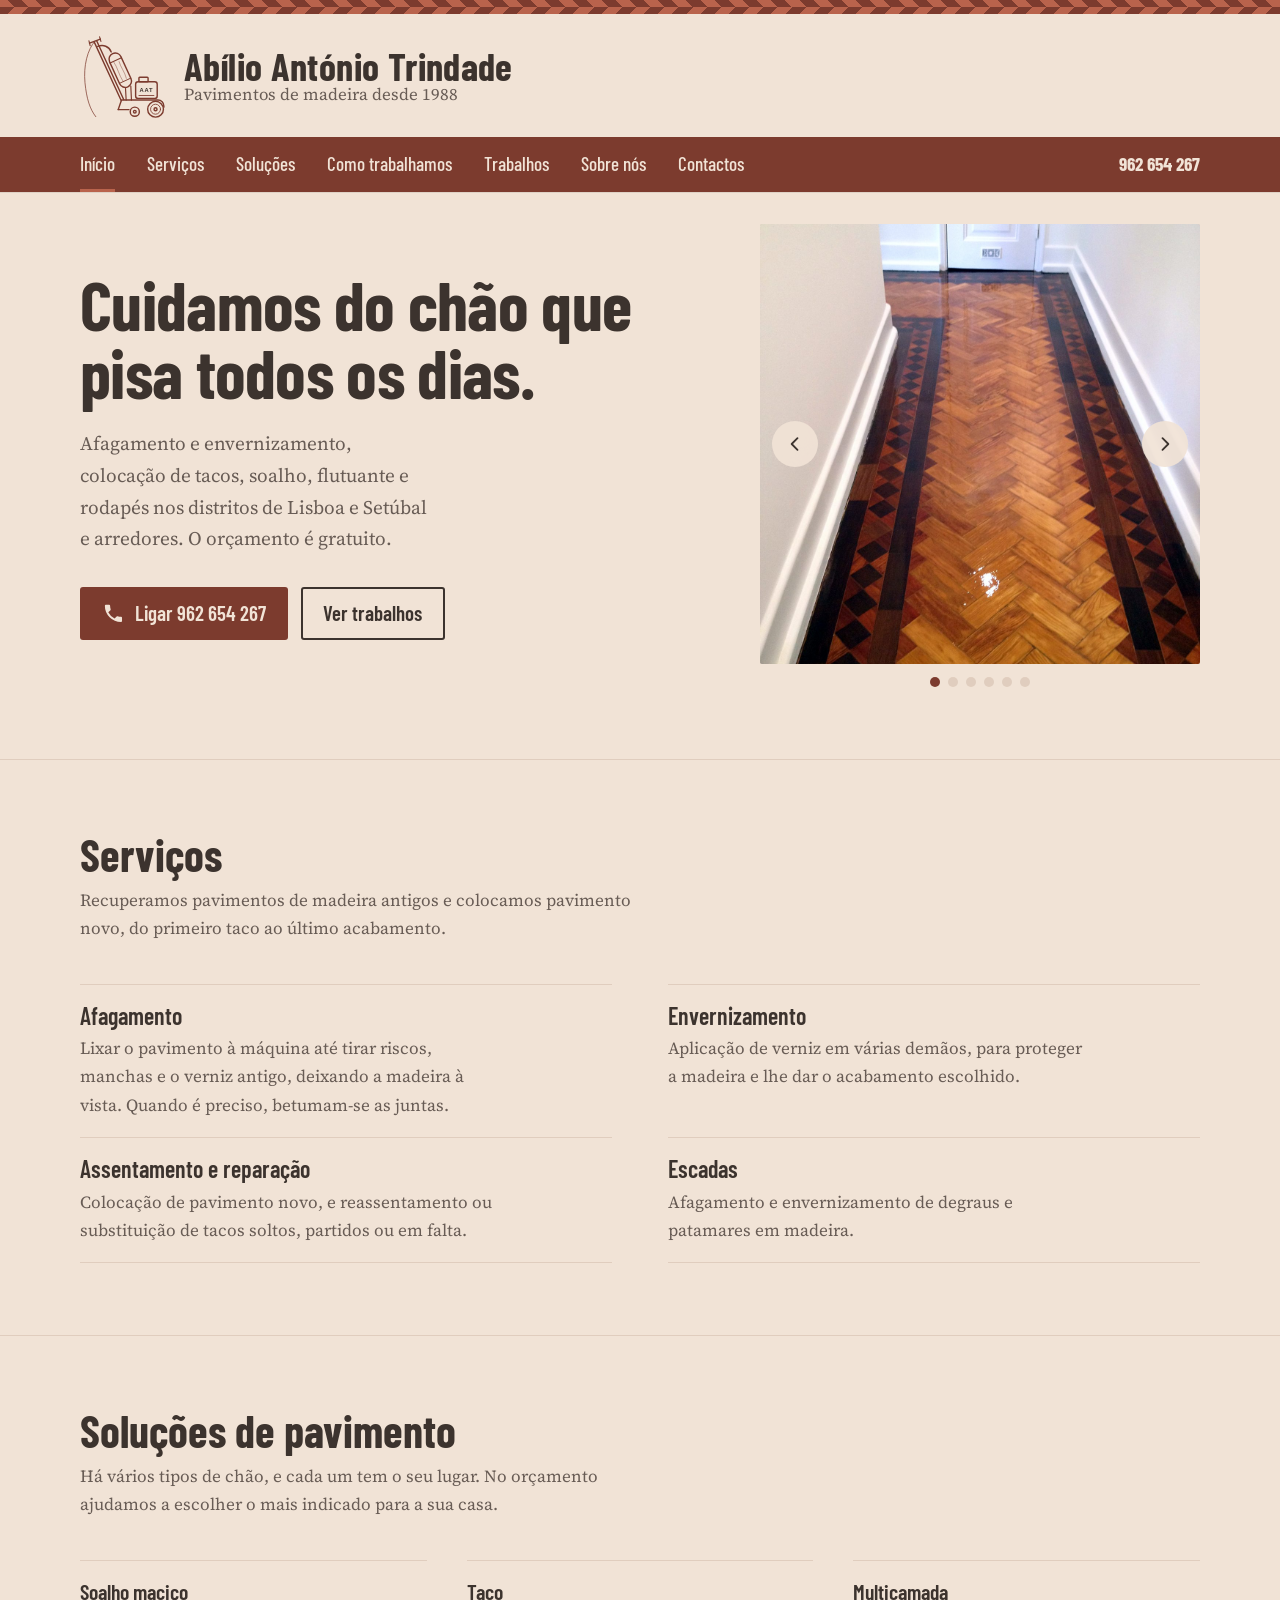
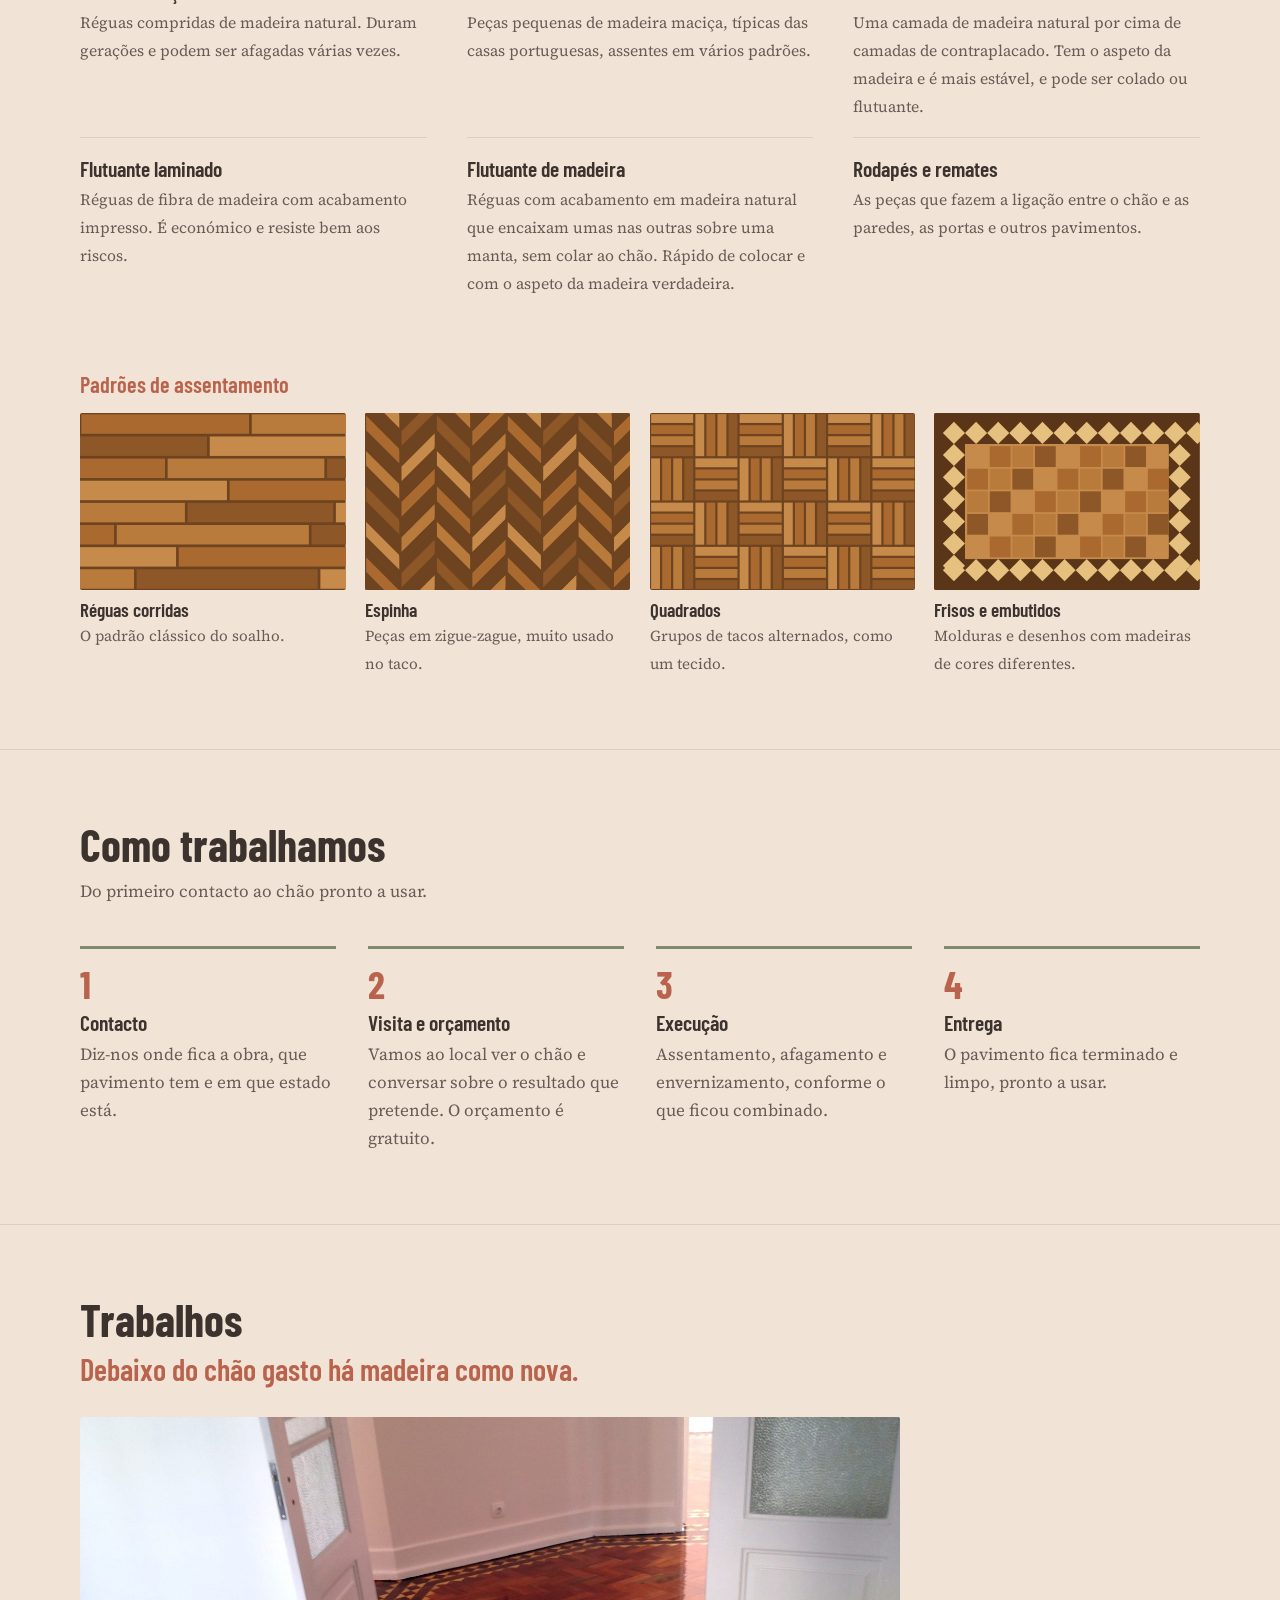
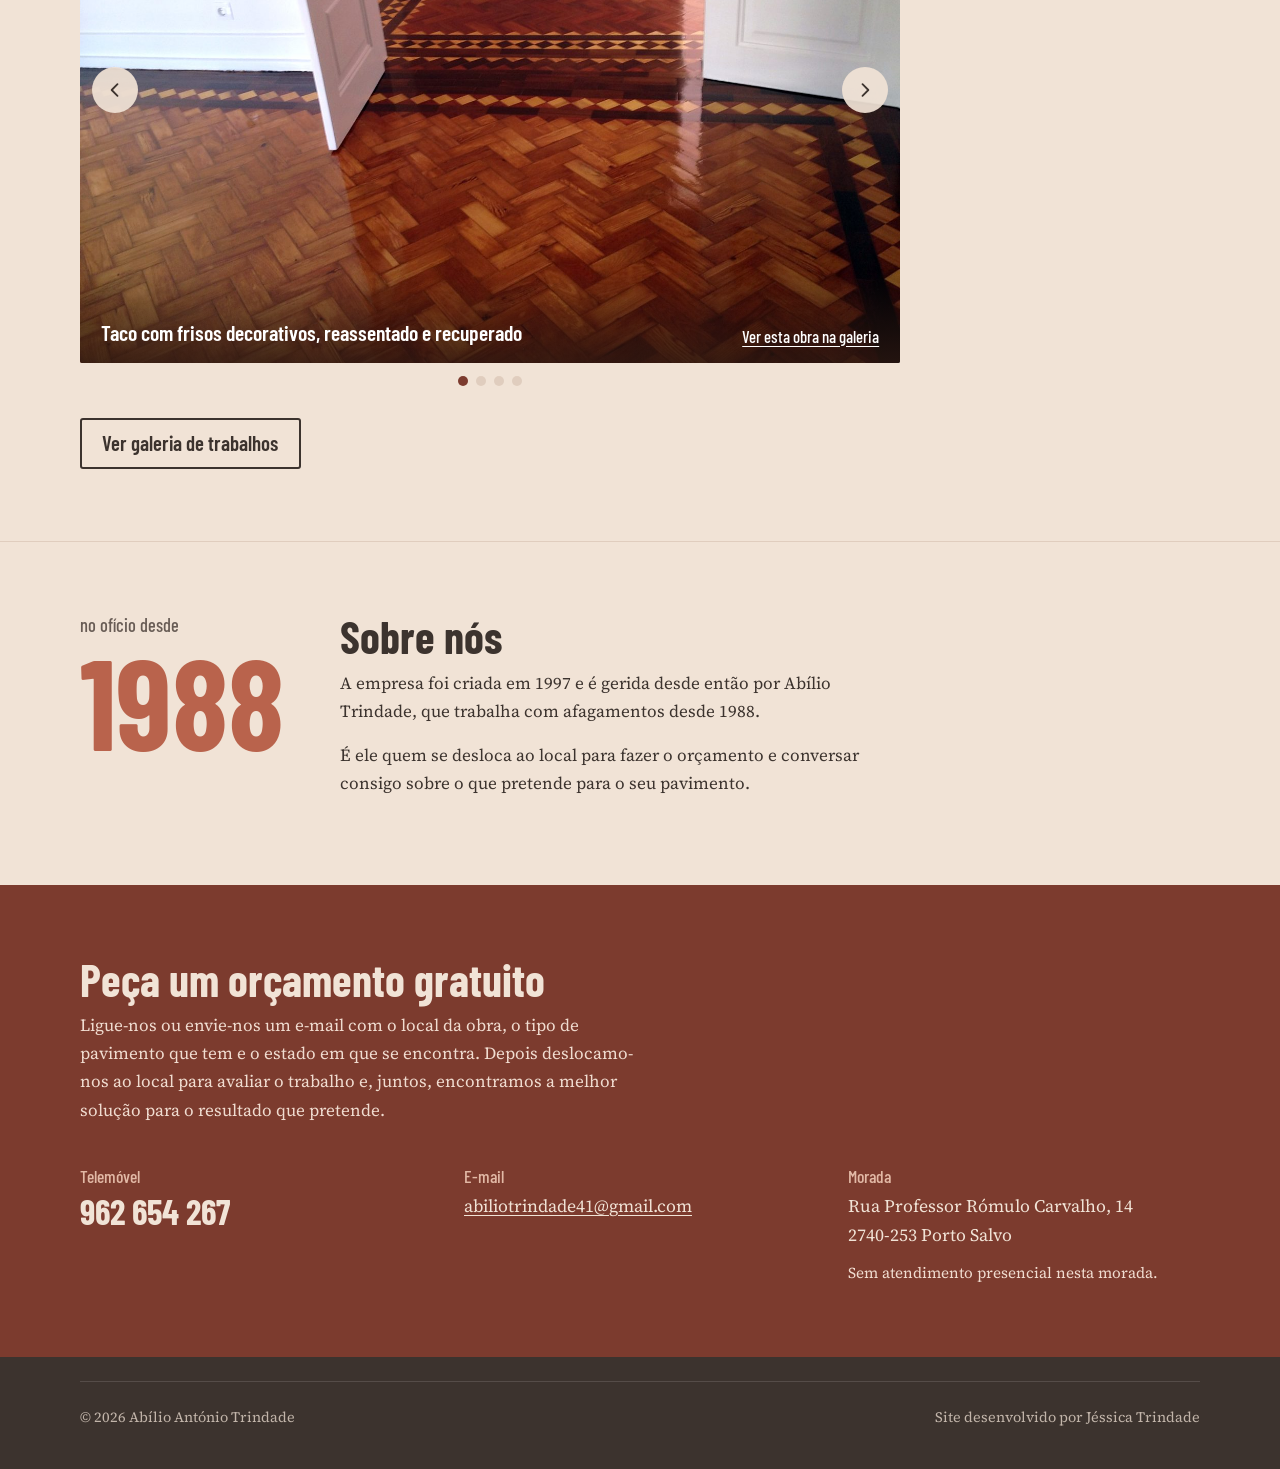
==== commit d188bdb1: "Add files via upload" ====
--- a/index.html
+++ b/index.html
@@ -24,15 +24,15 @@
 }
 </script>
 <style>
-  .abertura { display: grid; grid-template-columns: 1fr 0.9fr; gap: 3.5rem; align-items: center; padding-block: 2rem 4.5rem; }
+  .abertura { display: grid; grid-template-columns: 1.15fr 0.85fr; gap: 3.5rem; align-items: center; padding-block: 2rem 4.5rem; }
   .abertura .lead { font-size: 1.2rem; max-width: 36ch; margin: 0 0 2rem; color: var(--cinza); }
   .acoes { display: flex; flex-wrap: wrap; gap: 0.8rem; }
-  .foto-abertura img { width: 100%; aspect-ratio: 4 / 5; object-fit: cover; border-radius: 2px; }
-  .foto-abertura figcaption { font-size: 0.9rem; color: var(--cinza); margin-top: 0.6rem; }
-  .foto-abertura { margin: 0; }
+  .foto-abertura { width: 100%; max-width: 440px; justify-self: end; }
+  .frase { font: 600 clamp(1.4rem, 2.6vw, 1.9rem)/1.2 var(--cond); color: var(--madeira); margin: 0 0 1.8rem; }
+  .trabalhos-car { max-width: 820px; margin-bottom: 2rem; }
   @media (max-width: 860px) {
-    .abertura { grid-template-columns: 1fr; gap: 2rem; padding-top: 0.5rem; }
-    .foto-abertura img { aspect-ratio: 4 / 3; }
+    .abertura { grid-template-columns: 1fr; gap: 2rem; padding-top: 1.6rem; }
+    .foto-abertura { max-width: none; justify-self: stretch; }
   }
 
   .grupos { display: grid; grid-template-columns: 1fr 1fr; gap: 3.5rem; }
@@ -56,7 +56,7 @@
 
   .sobre { display: grid; grid-template-columns: auto 1fr; gap: 3.5rem; align-items: start; }
   .ano { font: 700 clamp(4.5rem, 11vw, 8rem)/0.85 var(--cond); color: var(--madeira); margin: 0; }
-  .ano small { display: block; font: 500 1.15rem/1.3 var(--cond); color: var(--cinza); margin-top: 0.7rem; }
+  .ano small { display: block; font: 500 1.15rem/1.3 var(--cond); color: var(--cinza); margin-bottom: 0.5rem; }
   .sobre p { max-width: 58ch; margin: 0 0 1rem; }
   @media (max-width: 760px) { .sobre { grid-template-columns: 1fr; gap: 1.5rem; } }
 
@@ -95,34 +95,48 @@
 <body>
 
 <div class="faixa" aria-hidden="true"></div>
-<header class="wrap topo">
+<header class="wrap topo" id="topo">
   <a class="marca" href="index.html">
-    <img src="img/logotipo.svg" alt="" width="60" height="60">
+    <img src="img/logotipo.svg" alt="" width="88" height="88">
     <span><strong>Abílio António Trindade</strong><span>Pavimentos de madeira desde 1988</span></span>
   </a>
-  <nav aria-label="Páginas">
+</header>
+<nav class="menu" aria-label="Menu">
+  <div class="wrap">
+    <a href="index.html#topo" aria-current="page">Início</a>
     <a href="index.html#servicos">Serviços</a>
+    <a href="index.html#solucoes">Soluções</a>
+    <a href="index.html#como">Como trabalhamos</a>
     <a href="galeria.html">Trabalhos</a>
-    <a href="index.html#solucoes">Soluções</a>
     <a href="index.html#sobre">Sobre nós</a>
     <a href="index.html#contactos">Contactos</a>
-  </nav>
-</header>
+    <a class="menu-tel" href="tel:+351962654267">962 654 267</a>
+  </div>
+</nav>
 
 <main>
   <div class="wrap abertura">
     <div>
-      <h1>Debaixo do chão gasto há madeira como nova.</h1>
+      <h1>Cuidamos do chão que pisa todos os dias.</h1>
       <p class="lead">Afagamento e envernizamento, colocação de tacos, soalho, flutuante e rodapés nos distritos de Lisboa e Setúbal e arredores. O orçamento é gratuito.</p>
       <div class="acoes">
         <a class="botao" href="tel:+351962654267"><svg viewBox="0 0 24 24" fill="currentColor" aria-hidden="true"><path d="M6.6 10.8a15.1 15.1 0 0 0 6.6 6.6l2.2-2.2c.3-.3.7-.4 1-.2 1.1.4 2.3.6 3.6.6.6 0 1 .4 1 1V20c0 .6-.4 1-1 1A17 17 0 0 1 3 4c0-.6.4-1 1-1h3.5c.6 0 1 .4 1 1 0 1.3.2 2.5.6 3.6.1.3 0 .7-.2 1l-2.3 2.2z"/></svg> Ligar 962 654 267</a>
         <a class="botao claro" href="galeria.html">Ver trabalhos</a>
       </div>
     </div>
-    <figure class="foto-abertura">
-      <img src="img/taco-frisos-depois-1.jpg" srcset="img/taco-frisos-depois-1-640.jpg 640w, img/taco-frisos-depois-1.jpg 1200w" sizes="(max-width: 860px) 100vw, 500px" width="1200" height="1600" alt="Corredor com taco em espinha e frisos de várias madeiras, acabado de envernizar.">
-      <figcaption>Corredor com taco e frisos, depois do afagamento e do verniz.</figcaption>
-    </figure>
+    <div class="carrossel foto-abertura" data-auto="4500" aria-roledescription="carrossel" aria-label="Obras terminadas" style="--proporcao: 1 / 1">
+      <div class="slides">
+          <figure class="slide"><img src="img/taco-frisos-depois-1.jpg" srcset="img/taco-frisos-depois-1-640.jpg 640w, img/taco-frisos-depois-1.jpg 1200w" sizes="(max-width: 860px) 100vw, 860px" width="1200" height="1600" alt="Corredor com taco em espinha e frisos, envernizado."></figure>
+          <figure class="slide"><img src="img/espinha-friso-depois-4.jpg" srcset="img/espinha-friso-depois-4-640.jpg 640w, img/espinha-friso-depois-4.jpg 1600w" sizes="(max-width: 860px) 100vw, 860px" width="1600" height="1200" loading="lazy" alt="Quarto com taco em espinha e friso, terminado."></figure>
+          <figure class="slide"><img src="img/taco-frisos-depois-5.jpg" srcset="img/taco-frisos-depois-5-640.jpg 640w, img/taco-frisos-depois-5.jpg 1600w" sizes="(max-width: 860px) 100vw, 860px" width="1600" height="1200" loading="lazy" alt="Sala com taco e frisos de losangos, envernizada."></figure>
+          <figure class="slide"><img src="img/embutidos-depois-1.jpg" srcset="img/embutidos-depois-1-640.jpg 640w, img/embutidos-depois-1.jpg 432w" sizes="(max-width: 860px) 100vw, 860px" width="432" height="720" loading="lazy" alt="Taco com embutidos em madeira clara, envernizado."></figure>
+          <figure class="slide"><img src="img/escadas-depois-2.jpg" srcset="img/escadas-depois-2-640.jpg 640w, img/escadas-depois-2.jpg 1200w" sizes="(max-width: 860px) 100vw, 860px" width="1200" height="1600" loading="lazy" alt="Escada em pinho afagada e envernizada."></figure>
+          <figure class="slide"><img src="img/taco-frisos-depois-2.jpg" srcset="img/taco-frisos-depois-2-640.jpg 640w, img/taco-frisos-depois-2.jpg 1600w" sizes="(max-width: 860px) 100vw, 860px" width="1600" height="1200" loading="lazy" alt="Duas divisões com taco e frisos, terminadas."></figure>
+        <button type="button" class="seta ant" aria-label="Fotografia anterior"><svg viewBox="0 0 24 24" fill="none" stroke="currentColor" stroke-width="2.2" stroke-linecap="round" stroke-linejoin="round"><path d="M15 5l-7 7 7 7"/></svg></button>
+        <button type="button" class="seta seg" aria-label="Fotografia seguinte"><svg viewBox="0 0 24 24" fill="none" stroke="currentColor" stroke-width="2.2" stroke-linecap="round" stroke-linejoin="round"><path d="M9 5l7 7-7 7"/></svg></button>
+      </div>
+      <div class="pontos"></div>
+    </div>
   </div>
 
   <section id="servicos">
@@ -150,9 +164,9 @@
       <ul class="solucoes">
         <li><b>Soalho maciço</b><span>Réguas compridas de madeira natural. Duram gerações e podem ser afagadas várias vezes.</span></li>
         <li><b>Taco</b><span>Peças pequenas de madeira maciça, típicas das casas portuguesas, assentes em vários padrões.</span></li>
-        <li><b>Multicamada</b><span>Uma camada de madeira natural por cima de camadas de contraplacado. Tem o aspeto da madeira e é mais estável.</span></li>
+        <li><b>Multicamada</b><span>Uma camada de madeira natural por cima de camadas de contraplacado. Tem o aspeto da madeira e é mais estável, e pode ser colado ou flutuante.</span></li>
         <li><b>Flutuante laminado</b><span>Réguas de fibra de madeira com acabamento impresso. É económico e resiste bem aos riscos.</span></li>
-        <li><b>Vinílico</b><span>Réguas ou ladrilhos de vinil, de encaixe ou colados. Aguenta bem a humidade, por isso serve em cozinhas e casas de banho.</span></li>
+        <li><b>Flutuante de madeira</b><span>Réguas com acabamento em madeira natural que encaixam umas nas outras sobre uma manta, sem colar ao chão. Rápido de colocar e com o aspeto da madeira verdadeira.</span></li>
         <li><b>Rodapés e remates</b><span>As peças que fazem a ligação entre o chão e as paredes, as portas e outros pavimentos.</span></li>
       </ul>
       <p class="sub">Padrões de assentamento</p>
@@ -181,24 +195,17 @@
   <section id="trabalhos">
     <div class="wrap">
       <h2>Trabalhos</h2>
-      <p class="intro">Algumas obras, com fotografias de antes, durante e depois.</p>
-      <div class="cartoes">
-        <a class="cartao" href="galeria.html#taco-frisos">
-          <img src="img/taco-frisos-depois-2-640.jpg" width="640" height="480" loading="lazy" alt="">
-          <span>Taco com frisos decorativos, reassentado e recuperado</span>
-        </a>
-        <a class="cartao" href="galeria.html#espinha-friso">
-          <img src="img/espinha-friso-depois-1-640.jpg" width="640" height="480" loading="lazy" alt="">
-          <span>Taco em espinha com friso, colocado de novo</span>
-        </a>
-        <a class="cartao" href="galeria.html#embutidos">
-          <img src="img/embutidos-depois-1-640.jpg" width="384" height="640" loading="lazy" alt="">
-          <span>Tacos com embutidos</span>
-        </a>
-        <a class="cartao" href="galeria.html#escadas">
-          <img src="img/escadas-depois-2-640.jpg" width="480" height="640" loading="lazy" alt="">
-          <span>Escadas e patamares em pinho</span>
-        </a>
+      <p class="frase">Debaixo do chão gasto há madeira como nova.</p>
+      <div class="carrossel trabalhos-car" aria-roledescription="carrossel" aria-label="Obras" style="--proporcao: 3 / 2">
+        <div class="slides">
+          <figure class="slide"><img src="img/taco-frisos-depois-2.jpg" srcset="img/taco-frisos-depois-2-640.jpg 640w, img/taco-frisos-depois-2.jpg 1600w" sizes="(max-width: 860px) 100vw, 860px" width="1600" height="1200" loading="lazy" alt="Taco com frisos decorativos, reassentado e recuperado"><figcaption><span>Taco com frisos decorativos, reassentado e recuperado</span><a href="galeria.html#taco-frisos">Ver esta obra na galeria</a></figcaption></figure>
+          <figure class="slide"><img src="img/espinha-friso-depois-4.jpg" srcset="img/espinha-friso-depois-4-640.jpg 640w, img/espinha-friso-depois-4.jpg 1600w" sizes="(max-width: 860px) 100vw, 860px" width="1600" height="1200" loading="lazy" alt="Taco em espinha com friso, colocado de novo"><figcaption><span>Taco em espinha com friso, colocado de novo</span><a href="galeria.html#espinha-friso">Ver esta obra na galeria</a></figcaption></figure>
+          <figure class="slide"><img src="img/embutidos-depois-1.jpg" srcset="img/embutidos-depois-1-640.jpg 640w, img/embutidos-depois-1.jpg 432w" sizes="(max-width: 860px) 100vw, 860px" width="432" height="720" loading="lazy" alt="Tacos com embutidos"><figcaption><span>Tacos com embutidos</span><a href="galeria.html#embutidos">Ver esta obra na galeria</a></figcaption></figure>
+          <figure class="slide"><img src="img/escadas-depois-2.jpg" srcset="img/escadas-depois-2-640.jpg 640w, img/escadas-depois-2.jpg 1200w" sizes="(max-width: 860px) 100vw, 860px" width="1200" height="1600" loading="lazy" alt="Escadas e patamares em pinho"><figcaption><span>Escadas e patamares em pinho</span><a href="galeria.html#escadas">Ver esta obra na galeria</a></figcaption></figure>
+          <button type="button" class="seta ant" aria-label="Fotografia anterior"><svg viewBox="0 0 24 24" fill="none" stroke="currentColor" stroke-width="2.2" stroke-linecap="round" stroke-linejoin="round"><path d="M15 5l-7 7 7 7"/></svg></button>
+        <button type="button" class="seta seg" aria-label="Fotografia seguinte"><svg viewBox="0 0 24 24" fill="none" stroke="currentColor" stroke-width="2.2" stroke-linecap="round" stroke-linejoin="round"><path d="M9 5l7 7-7 7"/></svg></button>
+        </div>
+        <div class="pontos"></div>
       </div>
       <a class="botao claro" href="galeria.html">Ver galeria de trabalhos</a>
     </div>
@@ -206,10 +213,10 @@
 
   <section id="sobre">
     <div class="wrap sobre">
-      <p class="ano">1988<small>no ofício desde então</small></p>
+      <p class="ano"><small>no ofício desde</small>1988</p>
       <div>
         <h2>Sobre nós</h2>
-        <p>A empresa foi criada em 1997 e é gerida desde então por Abílio Trindade, que trabalha em afagamentos desde 1988.</p>
+        <p>A empresa foi criada em 1997 e é gerida desde então por Abílio Trindade, que trabalha com afagamentos desde 1988.</p>
         <p>É ele quem se desloca ao local para fazer o orçamento e conversar consigo sobre o que pretende para o seu pavimento.</p>
       </div>
     </div>
@@ -231,7 +238,7 @@
         <div>
           <h3>Morada</h3>
           <p>Rua Professor Rómulo Carvalho, 14<br>2740-253 Porto Salvo</p>
-          <p class="nota">Sem atendimento presencial nesta morada. O orçamento é feito no local da obra.</p>
+          <p class="nota">Sem atendimento presencial nesta morada.</p>
         </div>
       </div>
     </div>
@@ -245,5 +252,6 @@
   </div>
 </footer>
 <script>document.querySelectorAll('.ano-atual').forEach(e => e.textContent = new Date().getFullYear());</script>
+<script src="carrossel.js"></script>
 </body>
 </html>
--- a/estilo.css
+++ b/estilo.css
@@ -22,15 +22,23 @@
 .wrap { width: min(1120px, 100% - 2.5rem); margin-inline: auto; }
 
 /* Cabeçalho */
-.topo { display: flex; justify-content: space-between; align-items: center; gap: 1rem; padding-block: 1rem; }
-.marca { display: flex; align-items: center; gap: 0.7rem; text-decoration: none; color: var(--tinta); line-height: 1.05; }
-.marca img { width: 60px; height: 60px; }
-.marca strong { display: block; font: 700 1.5rem/1 var(--cond); color: var(--tinta); letter-spacing: 0.01em; }
-.marca span { font-size: 0.88rem; color: var(--cinza); }
-.topo nav { display: flex; gap: 1.4rem; font: 500 1.1rem var(--cond); }
-.topo nav a { color: var(--tinta); text-decoration: none; }
-.topo nav a:hover, .topo nav a[aria-current] { text-decoration: underline; text-decoration-color: var(--madeira); text-decoration-thickness: 2px; }
-@media (max-width: 760px) { .topo nav { display: none; } }
+.topo { display: flex; align-items: center; padding-block: 1.1rem; }
+.marca { display: flex; align-items: center; gap: 1rem; text-decoration: none; color: var(--tinta); line-height: 1.05; }
+.marca img { width: 88px; height: 88px; }
+.marca strong { display: block; font: 700 clamp(1.7rem, 3.4vw, 2.4rem)/1 var(--cond); color: var(--tinta); letter-spacing: 0.01em; }
+.marca span span { font-size: 1.05rem; color: var(--cinza); }
+@media (max-width: 520px) { .marca img { width: 64px; height: 64px; } }
+
+/* Menu fixo em barra */
+.menu { position: sticky; top: 0; z-index: 50; background: var(--azul); box-shadow: 0 1px 0 rgba(0,0,0,.08); }
+.menu .wrap { display: flex; align-items: center; gap: 2rem; min-height: 54px; overflow-x: auto; scrollbar-width: none; }
+.menu .wrap::-webkit-scrollbar { display: none; }
+.menu a { color: var(--parede); text-decoration: none; font: 500 1.2rem var(--cond); white-space: nowrap; padding-block: 0.9rem; border-bottom: 3px solid transparent; }
+.menu a:hover, .menu a[aria-current] { border-bottom-color: var(--madeira); }
+.menu .menu-tel { margin-left: auto; font-weight: 700; }
+.menu a:focus-visible { outline-color: var(--parede); }
+@media (max-width: 760px) { .menu .wrap { gap: 1.4rem; } }
+section, .obra, [id] { scroll-margin-top: 64px; }
 
 /* Botões */
 .botao {
@@ -75,3 +83,27 @@
 .faixa { height: 14px; background:
   repeating-linear-gradient(45deg, var(--madeira) 0 10px, var(--azul) 10px 20px) top / 100% 50% no-repeat,
   repeating-linear-gradient(-45deg, var(--azul) 0 10px, var(--madeira) 10px 20px) bottom / 100% 50% no-repeat; }
+
+/* Carrossel de fotografias */
+.carrossel { position: relative; }
+.carrossel .slides { position: relative; aspect-ratio: var(--proporcao, 4 / 3); overflow: hidden; border-radius: 2px; background: #DCC8B8; }
+.carrossel .slide { position: absolute; inset: 0; margin: 0; opacity: 0; visibility: hidden; transition: opacity .9s ease, visibility 0s linear .9s; }
+.carrossel .slide.ativo { opacity: 1; visibility: visible; transition: opacity .9s ease; }
+.carrossel .slide img { width: 100%; height: 100%; object-fit: cover; }
+.carrossel figcaption {
+  position: absolute; left: 0; right: 0; bottom: 0; padding: 3rem 1.3rem 1.1rem;
+  background: linear-gradient(transparent, rgba(45, 25, 18, .78)); color: #fff;
+  font: 600 1.35rem/1.2 var(--cond); display: flex; justify-content: space-between; align-items: flex-end; gap: 1rem; flex-wrap: wrap;
+}
+.carrossel figcaption a { color: #fff; font: 500 1.05rem var(--cond); white-space: nowrap; }
+.carrossel .seta {
+  position: absolute; top: 50%; translate: 0 -50%; width: 46px; height: 46px; border-radius: 50%;
+  border: 0; background: rgba(241, 227, 214, .92); color: var(--tinta); cursor: pointer; display: grid; place-items: center;
+}
+.carrossel .seta:hover { background: var(--parede); }
+.carrossel .seta svg { width: 20px; height: 20px; }
+.carrossel .ant { left: 12px; } .carrossel .seg { right: 12px; }
+.carrossel .pontos { display: flex; justify-content: center; gap: .5rem; margin-top: .8rem; }
+.carrossel .pontos button { width: 10px; height: 10px; padding: 0; border-radius: 50%; border: 0; background: var(--linha); cursor: pointer; }
+.carrossel .pontos button[aria-current="true"] { background: var(--azul); }
+@media (prefers-reduced-motion: reduce) { .carrossel .slide { transition: none; } }
